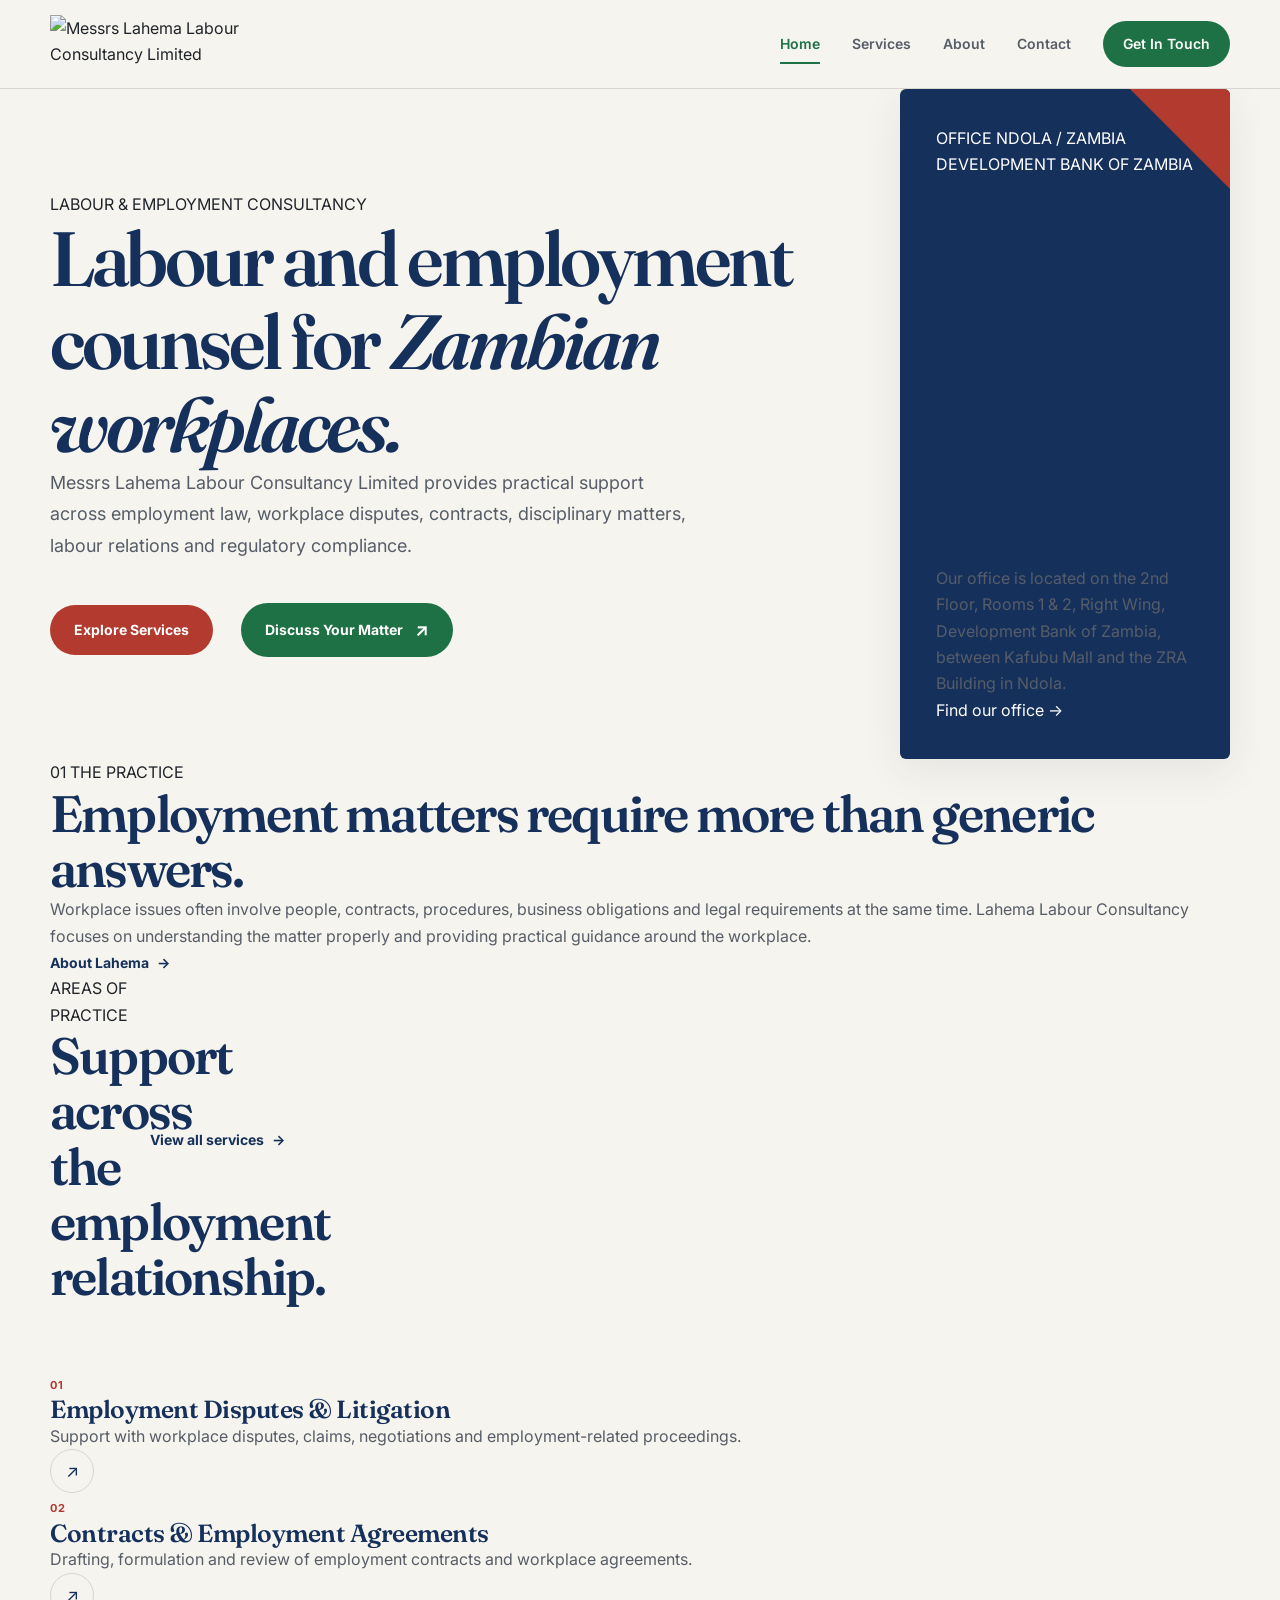
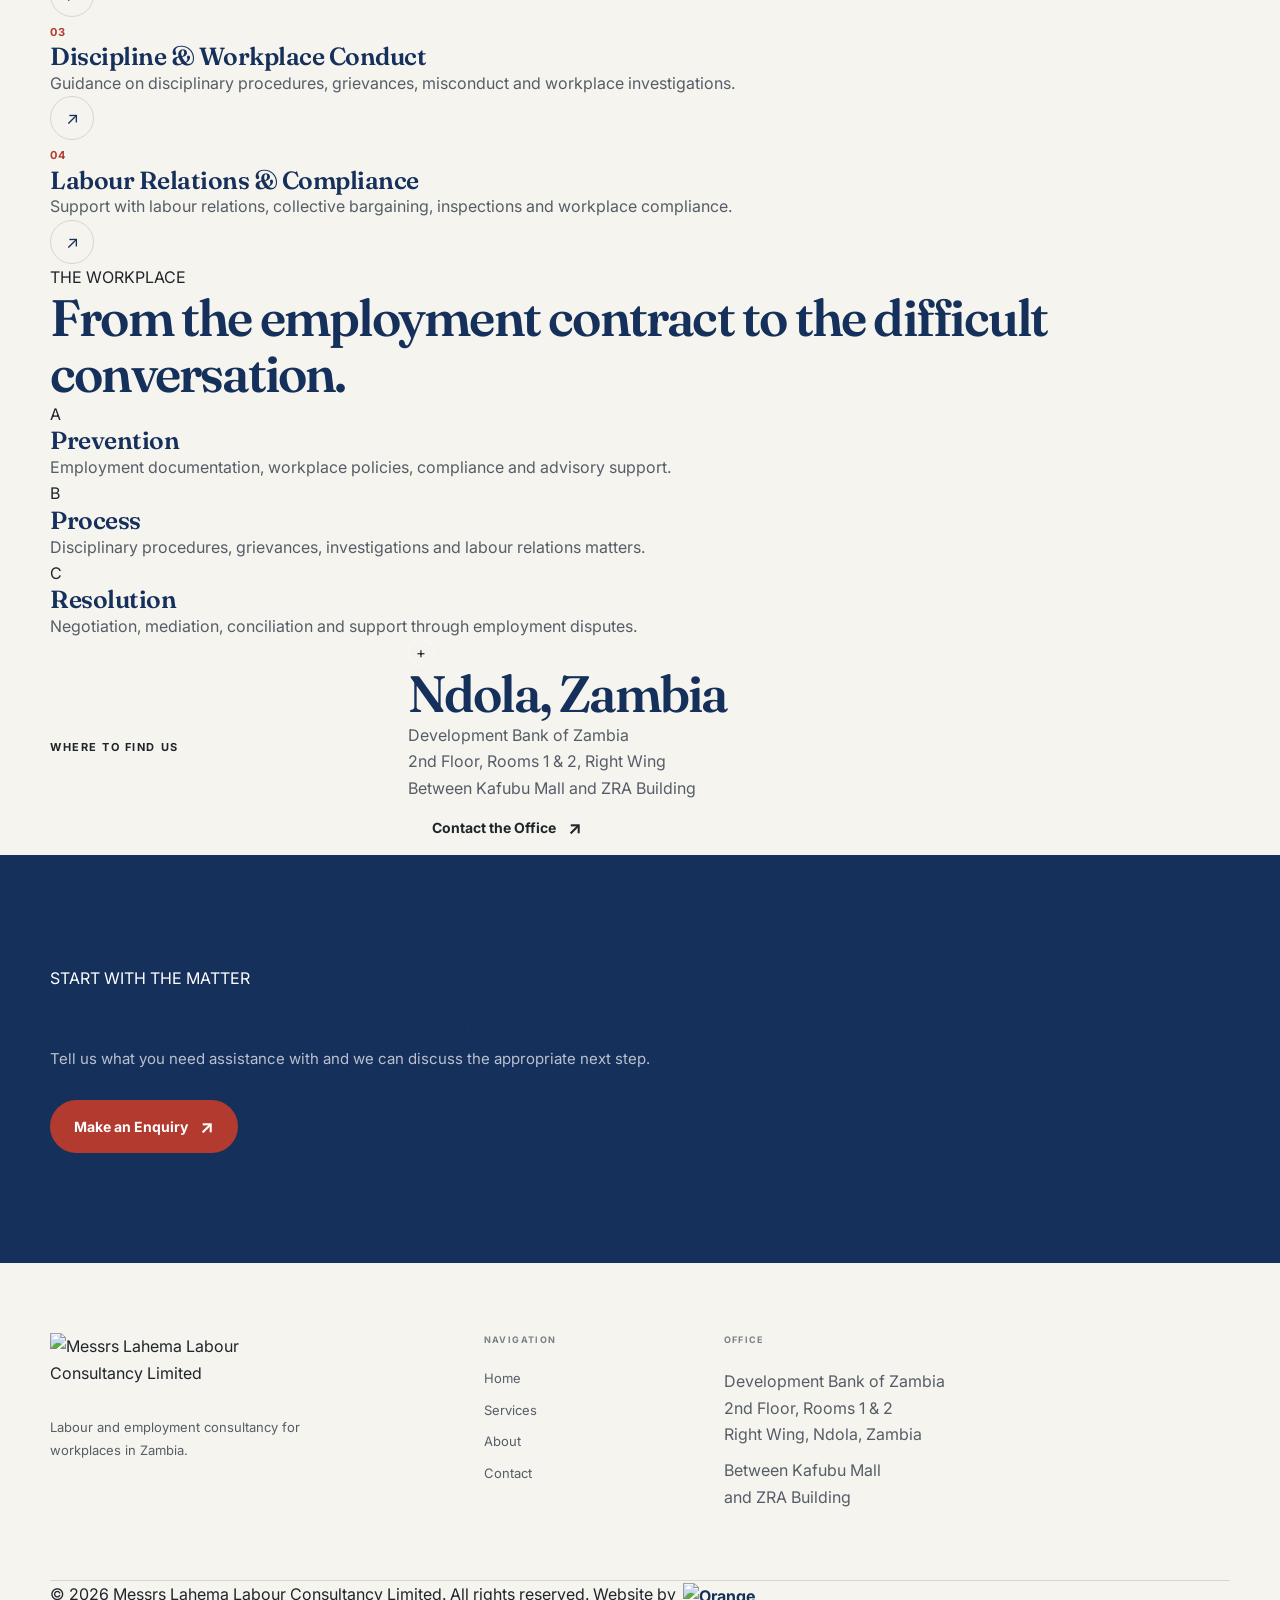
==== index.html @ 66525d5d "Create index.html" ====
<!DOCTYPE html>
<html lang="en-ZM">
<head>
    <meta charset="UTF-8">
    <meta name="viewport" content="width=device-width, initial-scale=1.0">

    <title>Lahema Labour Consultancy Limited | Labour & Employment Consultancy in Ndola</title>

    <meta
        name="description"
        content="Messrs Lahema Labour Consultancy Limited provides labour and employment consultancy services in Ndola, Zambia, including employment disputes, contracts, disciplinary matters, labour relations and workplace compliance."
    >

    <meta name="theme-color" content="#16305C">

    <link rel="preconnect" href="https://fonts.googleapis.com">
    <link rel="preconnect" href="https://fonts.gstatic.com" crossorigin>

    <link
        href="https://fonts.googleapis.com/css2?family=Fraunces:opsz,wght@9..144,500;9..144,600;9..144,700&family=Inter:wght@400;500;600;700&display=swap"
        rel="stylesheet"
    >

    <link rel="icon" href="favicon.svg" type="image/svg+xml">
    <link rel="stylesheet" href="css/style.css">
</head>

<body>

    <!-- =========================
         HEADER
    ========================== -->
    <header class="site-header">
        <div class="container nav-container">

            <a
                class="brand"
                href="index.html"
                aria-label="Messrs Lahema Labour Consultancy Limited - Home"
            >
                <img
                    src="assets/images/lahema-logo.svg"
                    alt="Messrs Lahema Labour Consultancy Limited"
                    class="brand-logo"
                >
            </a>

            <button
                class="menu-toggle"
                type="button"
                aria-label="Open navigation menu"
                aria-expanded="false"
                aria-controls="primary-navigation"
            >
                <span></span>
                <span></span>
                <span></span>
            </button>

            <nav
                class="primary-navigation"
                id="primary-navigation"
                aria-label="Primary navigation"
            >
                <a
                    class="nav-link active"
                    href="index.html"
                    aria-current="page"
                >
                    Home
                </a>

                <a
                    class="nav-link"
                    href="services.html"
                >
                    Services
                </a>

                <a
                    class="nav-link"
                    href="about.html"
                >
                    About
                </a>

                <a
                    class="nav-link"
                    href="contact.html"
                >
                    Contact
                </a>

                <a
                    class="nav-link nav-link-cta"
                    href="contact.html"
                >
                    Get In Touch
                </a>
            </nav>

        </div>
    </header>


    <main>

        <!-- =========================
             HERO
        ========================== -->
        <section class="hero-section">
            <div class="container hero-grid">

                <div class="hero-content" data-reveal>

                    <div class="eyebrow">
                        <span class="eyebrow-line"></span>
                        <span>LABOUR &amp; EMPLOYMENT CONSULTANCY</span>
                    </div>

                    <h1>
                        Labour and employment counsel for
                        <em>Zambian workplaces.</em>
                    </h1>

                    <p class="hero-description">
                        Messrs Lahema Labour Consultancy Limited provides
                        practical support across employment law, workplace
                        disputes, contracts, disciplinary matters, labour
                        relations and regulatory compliance.
                    </p>

                    <div class="hero-actions">
                        <a
                            href="services.html"
                            class="button button-primary"
                        >
                            Explore Services
                        </a>

                        <a
                            href="contact.html"
                            class="button button-secondary"
                        >
                            Discuss Your Matter
                            <span aria-hidden="true">↗</span>
                        </a>
                    </div>

                </div>


                <div class="hero-panel" data-reveal>

                    <div class="panel-label">
                        <span>OFFICE</span>
                        <span>NDOLA / ZAMBIA</span>
                    </div>

                    <div class="panel-divider"></div>

                    <div class="office-marker">
                        <span class="marker-dot"></span>
                        <span>DEVELOPMENT BANK OF ZAMBIA</span>
                    </div>

                    <h2>
                        Practical workplace advice,
                        grounded in the matter at hand.
                    </h2>

                    <p>
                        Our office is located on the 2nd Floor, Rooms 1 &amp; 2,
                        Right Wing, Development Bank of Zambia, between Kafubu
                        Mall and the ZRA Building in Ndola.
                    </p>

                    <a
                        href="contact.html"
                        class="panel-link"
                    >
                        Find our office
                        <span aria-hidden="true">→</span>
                    </a>

                </div>

            </div>
        </section>


        <!-- =========================
             INTRO / POSITIONING
        ========================== -->
        <section class="statement-section">
            <div class="container statement-grid">

                <div class="section-label" data-reveal>
                    <span>01</span>
                    <span>THE PRACTICE</span>
                </div>

                <div class="statement-content" data-reveal>

                    <h2>
                        Employment matters require more than
                        generic answers.
                    </h2>

                    <p>
                        Workplace issues often involve people, contracts,
                        procedures, business obligations and legal
                        requirements at the same time. Lahema Labour
                        Consultancy focuses on understanding the matter
                        properly and providing practical guidance around
                        the workplace.
                    </p>

                    <a
                        href="about.html"
                        class="text-link"
                    >
                        About Lahema
                        <span aria-hidden="true">→</span>
                    </a>

                </div>

            </div>
        </section>


        <!-- =========================
             SERVICES PREVIEW
        ========================== -->
        <section class="services-preview-section">
            <div class="container">

                <div class="section-heading-row" data-reveal>

                    <div>
                        <div class="eyebrow">
                            <span class="eyebrow-line"></span>
                            <span>AREAS OF PRACTICE</span>
                        </div>

                        <h2>
                            Support across the
                            employment relationship.
                        </h2>
                    </div>

                    <a
                        href="services.html"
                        class="text-link"
                    >
                        View all services
                        <span aria-hidden="true">→</span>
                    </a>

                </div>


                <div class="service-preview-list">

                    <a
                        href="services.html#employment-disputes"
                        class="service-preview-item"
                        data-reveal
                    >
                        <span class="service-number">01</span>

                        <div class="service-preview-main">
                            <h3>Employment Disputes &amp; Litigation</h3>
                            <p>
                                Support with workplace disputes, claims,
                                negotiations and employment-related proceedings.
                            </p>
                        </div>

                        <span class="service-arrow" aria-hidden="true">↗</span>
                    </a>


                    <a
                        href="services.html#contracts"
                        class="service-preview-item"
                        data-reveal
                    >
                        <span class="service-number">02</span>

                        <div class="service-preview-main">
                            <h3>Contracts &amp; Employment Agreements</h3>
                            <p>
                                Drafting, formulation and review of employment
                                contracts and workplace agreements.
                            </p>
                        </div>

                        <span class="service-arrow" aria-hidden="true">↗</span>
                    </a>


                    <a
                        href="services.html#discipline"
                        class="service-preview-item"
                        data-reveal
                    >
                        <span class="service-number">03</span>

                        <div class="service-preview-main">
                            <h3>Discipline &amp; Workplace Conduct</h3>
                            <p>
                                Guidance on disciplinary procedures, grievances,
                                misconduct and workplace investigations.
                            </p>
                        </div>

                        <span class="service-arrow" aria-hidden="true">↗</span>
                    </a>


                    <a
                        href="services.html#labour-relations"
                        class="service-preview-item"
                        data-reveal
                    >
                        <span class="service-number">04</span>

                        <div class="service-preview-main">
                            <h3>Labour Relations &amp; Compliance</h3>
                            <p>
                                Support with labour relations, collective
                                bargaining, inspections and workplace compliance.
                            </p>
                        </div>

                        <span class="service-arrow" aria-hidden="true">↗</span>
                    </a>

                </div>

            </div>
        </section>


        <!-- =========================
             SCOPE STRIP
        ========================== -->
        <section class="scope-section">
            <div class="container scope-grid">

                <div class="scope-intro" data-reveal>
                    <span class="scope-kicker">THE WORKPLACE</span>

                    <h2>
                        From the employment contract
                        to the difficult conversation.
                    </h2>
                </div>


                <div class="scope-points">

                    <div class="scope-point" data-reveal>
                        <span class="scope-index">A</span>
                        <div>
                            <h3>Prevention</h3>
                            <p>
                                Employment documentation, workplace policies,
                                compliance and advisory support.
                            </p>
                        </div>
                    </div>


                    <div class="scope-point" data-reveal>
                        <span class="scope-index">B</span>
                        <div>
                            <h3>Process</h3>
                            <p>
                                Disciplinary procedures, grievances,
                                investigations and labour relations matters.
                            </p>
                        </div>
                    </div>


                    <div class="scope-point" data-reveal>
                        <span class="scope-index">C</span>
                        <div>
                            <h3>Resolution</h3>
                            <p>
                                Negotiation, mediation, conciliation and
                                support through employment disputes.
                            </p>
                        </div>
                    </div>

                </div>

            </div>
        </section>


        <!-- =========================
             LOCATION
        ========================== -->
        <section class="location-section">
            <div class="container location-grid">

                <div class="location-label" data-reveal>
                    <span class="eyebrow">
                        <span class="eyebrow-line"></span>
                        <span>WHERE TO FIND US</span>
                    </span>
                </div>


                <div class="location-content" data-reveal>

                    <div class="location-heading">
                        <span class="location-pin" aria-hidden="true">+</span>

                        <h2>
                            Ndola, Zambia
                        </h2>
                    </div>

                    <p>
                        Development Bank of Zambia<br>
                        2nd Floor, Rooms 1 &amp; 2, Right Wing<br>
                        Between Kafubu Mall and ZRA Building
                    </p>

                    <a
                        href="contact.html"
                        class="button button-dark"
                    >
                        Contact the Office
                        <span aria-hidden="true">↗</span>
                    </a>

                </div>

            </div>
        </section>


        <!-- =========================
             CTA
        ========================== -->
        <section class="cta-section">
            <div class="container cta-grid">

                <div data-reveal>
                    <div class="eyebrow eyebrow-light">
                        <span class="eyebrow-line"></span>
                        <span>START WITH THE MATTER</span>
                    </div>

                    <h2>
                        Have a workplace matter
                        that needs attention?
                    </h2>
                </div>


                <div class="cta-action" data-reveal>
                    <p>
                        Tell us what you need assistance with and
                        we can discuss the appropriate next step.
                    </p>

                    <a
                        href="contact.html"
                        class="button button-light"
                    >
                        Make an Enquiry
                        <span aria-hidden="true">↗</span>
                    </a>
                </div>

            </div>
        </section>

    </main>


    <!-- =========================
         FOOTER
    ========================== -->
    <footer class="site-footer">

        <div class="container footer-main">

            <div class="footer-brand">

                <a
                    class="brand brand-footer"
                    href="index.html"
                    aria-label="Messrs Lahema Labour Consultancy Limited - Home"
                >
                    <img
                        src="assets/images/lahema-logo.svg"
                        alt="Messrs Lahema Labour Consultancy Limited"
                        class="brand-logo"
                    >
                </a>

                <p>
                    Labour and employment consultancy
                    for workplaces in Zambia.
                </p>

            </div>


            <div class="footer-column">

                <span class="footer-heading">
                    NAVIGATION
                </span>

                <a href="index.html">Home</a>
                <a href="services.html">Services</a>
                <a href="about.html">About</a>
                <a href="contact.html">Contact</a>

            </div>


            <div class="footer-column">

                <span class="footer-heading">
                    OFFICE
                </span>

                <p>
                    Development Bank of Zambia<br>
                    2nd Floor, Rooms 1 &amp; 2<br>
                    Right Wing, Ndola, Zambia
                </p>

                <p>
                    Between Kafubu Mall<br>
                    and ZRA Building
                </p>

            </div>

        </div>


        <div class="container footer-bottom">

            <span>
                © <span data-current-year></span>
                Messrs Lahema Labour Consultancy Limited.
                All rights reserved.
            </span>


            <span class="footer-credit">
                Website by

                <a
                    href="https://orangecore.xyz"
                    target="_blank"
                    rel="noopener noreferrer"
                    aria-label="Orange Core"
                >
                    <img
                        src="assets/images/orange-core-logo.svg"
                        alt="Orange Core"
                        class="orange-core-logo"
                    >
                </a>
            </span>

        </div>

    </footer>


    <script src="js/main.js"></script>

</body>
</html>
---- css/style.css ----
/* =========================================================
   LAHEMA LABOUR CONSULTANCY
   GLOBAL STYLESHEET
   ========================================================= */

/* =========================================================
   01. DESIGN TOKENS
   ========================================================= */

:root {
    /* Brand */
    --navy: #16305C;
    --navy-dark: #102447;
    --navy-soft: #294570;

    --emerald: #1E7145;
    --emerald-dark: #155536;
    --emerald-soft: #EAF3EE;

    --red: #B23A2F;
    --red-dark: #8E2D25;
    --red-soft: #F6E9E7;

    /* Neutrals */
    --paper: #F6F4EE;
    --paper-light: #FBFAF7;
    --white: #FFFFFF;

    --ink: #20242B;
    --ink-soft: #565D68;
    --ink-muted: #7A8089;

    --line: #D8D6CF;
    --line-dark: #C4C2BB;

    /* Layout */
    --container: 1180px;
    --gutter: 32px;

    /* Shape */
    --radius-sm: 6px;
    --radius-md: 8px;
    --pill: 999px;

    /* Shadows */
    --shadow-soft: 0 12px 40px rgba(22, 48, 92, 0.08);
    --shadow-medium: 0 18px 50px rgba(22, 48, 92, 0.12);

    /* Motion */
    --transition-fast: 180ms ease;
    --transition: 280ms ease;
}


/* =========================================================
   02. RESET
   ========================================================= */

*,
*::before,
*::after {
    box-sizing: border-box;
    margin: 0;
    padding: 0;
}

html {
    scroll-behavior: smooth;
}

body {
    min-height: 100vh;
    background: var(--paper);
    color: var(--ink);
    font-family: "Inter", sans-serif;
    font-size: 16px;
    line-height: 1.65;
    -webkit-font-smoothing: antialiased;
    text-rendering: optimizeLegibility;
}

img,
svg {
    display: block;
    max-width: 100%;
}

button,
input,
textarea,
select {
    font: inherit;
}

button {
    border: 0;
}

a {
    color: inherit;
    text-decoration: none;
}

ul,
ol {
    list-style: none;
}

::selection {
    background: var(--navy);
    color: var(--white);
}


/* =========================================================
   03. GLOBAL TYPOGRAPHY
   ========================================================= */

h1,
h2,
h3,
h4 {
    color: var(--navy);
    font-family: "Fraunces", Georgia, serif;
    font-weight: 600;
    line-height: 1.08;
}

h1 {
    font-size: clamp(3.2rem, 6vw, 5.8rem);
    letter-spacing: -0.045em;
}

h2 {
    font-size: clamp(2.4rem, 4vw, 4rem);
    letter-spacing: -0.035em;
}

h3 {
    font-size: 1.55rem;
    letter-spacing: -0.02em;
}

p {
    color: var(--ink-soft);
}

.accent-text {
    color: var(--red);
}


/* =========================================================
   04. CONTAINER
   ========================================================= */

.container {
    width: min(
        calc(100% - (var(--gutter) * 2)),
        var(--container)
    );
    margin-inline: auto;
}


/* =========================================================
   05. ACCESSIBILITY
   ========================================================= */

.skip-link {
    position: fixed;
    top: -100px;
    left: 20px;
    z-index: 9999;

    padding: 10px 16px;
    border-radius: var(--pill);

    background: var(--navy);
    color: var(--white);

    font-size: 14px;
    font-weight: 600;

    transition: top var(--transition-fast);
}

.skip-link:focus {
    top: 20px;
}

:focus-visible {
    outline: 3px solid rgba(178, 58, 47, 0.4);
    outline-offset: 4px;
}


/* =========================================================
   06. HEADER
   ========================================================= */

.site-header {
    position: relative;
    z-index: 100;

    background: var(--paper);
    border-bottom: 1px solid var(--line);

    transition:
        background var(--transition),
        box-shadow var(--transition),
        border-color var(--transition);
}

.site-header.is-scrolled {
    box-shadow: 0 8px 30px rgba(22, 48, 92, 0.07);
    border-bottom-color: var(--line-dark);
}

.nav-container {
    min-height: 88px;

    display: flex;
    align-items: center;
    justify-content: space-between;

    gap: 40px;
}


/* =========================================================
   BRAND
   ========================================================= */

.brand {
    display: inline-flex;
    align-items: center;
    gap: 12px;

    flex-shrink: 0;
}

.brand-logo {
    display: block;

    width: auto;
    height: 58px;
    max-width: 220px;

    object-fit: contain;
}


/* Legacy text-brand support */

.brand-mark {
    width: 42px;
    height: 42px;

    display: grid;
    place-items: center;

    background: var(--navy);
    color: var(--white);

    font-family: "Fraunces", Georgia, serif;
    font-size: 23px;
    font-weight: 600;

    border-radius: 2px;

    position: relative;
}

.brand-mark::after {
    content: "";

    position: absolute;
    right: -5px;
    bottom: -5px;

    width: 12px;
    height: 12px;

    background: var(--red);
}

.brand-text {
    display: flex;
    flex-direction: column;
    gap: 1px;
}

.brand-text strong {
    color: var(--navy);

    font-family: "Inter", sans-serif;
    font-size: 15px;
    font-weight: 700;

    letter-spacing: 0.11em;
    line-height: 1;
}

.brand-text small {
    color: var(--ink-muted);

    font-size: 8px;
    font-weight: 600;

    letter-spacing: 0.12em;
    line-height: 1.2;
}


/* =========================================================
   NAVIGATION
   ========================================================= */

.primary-navigation {
    display: flex;
    align-items: center;
    gap: 32px;
}

.nav-link {
    position: relative;

    padding: 8px 0;

    color: var(--ink-soft);

    font-size: 14px;
    font-weight: 600;

    transition:
        color var(--transition-fast);
}

.nav-link:hover {
    color: var(--navy);
}

.nav-link.active {
    color: var(--emerald);
}

.nav-link.active::after {
    content: "";

    position: absolute;
    left: 0;
    right: 0;
    bottom: 0;

    height: 2px;

    background: var(--emerald);
}

.nav-link-cta {
    padding: 11px 20px;

    border-radius: var(--pill);

    background: var(--emerald);
    color: var(--white);
}

.nav-link-cta:hover {
    background: var(--navy);
    color: var(--white);
}

.nav-link-cta::after {
    display: none;
}


/* =========================================================
   MOBILE MENU BUTTON
   ========================================================= */

.menu-toggle {
    display: none;

    width: 44px;
    height: 44px;

    align-items: center;
    justify-content: center;

    flex-direction: column;
    gap: 5px;

    background: transparent;

    cursor: pointer;
}

.menu-toggle span {
    width: 22px;
    height: 2px;

    background: var(--navy);

    transition:
        transform var(--transition-fast),
        opacity var(--transition-fast);
}

.menu-toggle.is-open span:nth-child(1) {
    transform: translateY(7px) rotate(45deg);
}

.menu-toggle.is-open span:nth-child(2) {
    opacity: 0;
}

.menu-toggle.is-open span:nth-child(3) {
    transform: translateY(-7px) rotate(-45deg);
}


/* =========================================================
   07. SECTION KICKER
   ========================================================= */

.section-kicker {
    display: flex;
    align-items: center;
    gap: 10px;

    margin-bottom: 18px;

    color: var(--emerald);

    font-size: 11px;
    font-weight: 700;

    letter-spacing: 0.15em;
    line-height: 1.3;
}

.kicker-line {
    width: 28px;
    height: 1px;

    background: var(--emerald);
}

.kicker-separator {
    color: var(--ink-muted);
    margin-inline: 3px;
}


/* =========================================================
   08. HERO
   ========================================================= */

.hero {
    position: relative;
    overflow: hidden;

    padding: 110px 0 120px;

    border-bottom: 1px solid var(--line);
}

.hero::before {
    content: "";

    position: absolute;
    top: 0;
    right: 0;

    width: 32%;
    height: 100%;

    background:
        linear-gradient(
            90deg,
            transparent,
            rgba(22, 48, 92, 0.035)
        );

    pointer-events: none;
}

.hero-grid {
    position: relative;
    z-index: 1;

    display: grid;

    grid-template-columns:
        minmax(0, 1.4fr)
        minmax(320px, 0.6fr);

    gap: 80px;

    align-items: center;
}

.hero-content {
    max-width: 820px;
}

.hero-content .section-kicker {
    margin-bottom: 28px;
}

.hero h1 {
    max-width: 820px;
    margin-bottom: 30px;
}

.hero-description {
    max-width: 650px;

    font-size: 18px;
    line-height: 1.75;
}

.hero-actions {
    display: flex;
    align-items: center;
    flex-wrap: wrap;

    gap: 28px;
    margin-top: 42px;
}


/* =========================================================
   BUTTONS
   ========================================================= */

.button {
    display: inline-flex;
    align-items: center;
    justify-content: center;

    gap: 12px;

    min-height: 50px;
    padding: 12px 24px;

    border-radius: var(--pill);

    font-size: 14px;
    font-weight: 700;

    transition:
        background var(--transition-fast),
        color var(--transition-fast),
        transform var(--transition-fast),
        box-shadow var(--transition-fast);
}

.button span {
    font-size: 18px;

    transition:
        transform var(--transition-fast);
}

.button:hover {
    transform: translateY(-2px);
}

.button:hover span {
    transform: translateX(3px);
}

.button-primary {
    background: var(--red);
    color: var(--white);
}

.button-primary:hover {
    background: var(--navy);

    box-shadow:
        0 8px 24px rgba(22, 48, 92, 0.18);
}

.button-secondary {
    background: var(--emerald);
    color: var(--white);
}

.button-secondary:hover {
    background: var(--navy);

    box-shadow:
        0 8px 24px rgba(22, 48, 92, 0.18);
}

.text-link,
.arrow-link,
.desktop-link {
    display: inline-flex;
    align-items: center;

    gap: 8px;

    color: var(--navy);

    font-size: 14px;
    font-weight: 700;

    transition:
        color var(--transition-fast);
}

.text-link span,
.arrow-link span,
.desktop-link span {
    transition:
        transform var(--transition-fast);
}

.text-link:hover,
.arrow-link:hover,
.desktop-link:hover {
    color: var(--red);
}

.text-link:hover span,
.arrow-link:hover span,
.desktop-link:hover span {
    transform: translateX(4px);
}


/* =========================================================
   HERO PANEL
   ========================================================= */

.hero-panel {
    position: relative;

    min-height: 430px;
    padding: 36px;

    display: flex;
    flex-direction: column;
    justify-content: space-between;

    background: var(--navy);
    color: var(--white);

    border-radius: var(--radius-sm);

    overflow: hidden;

    box-shadow: var(--shadow-soft);
}

.hero-panel::before {
    content: "";

    position: absolute;
    top: 0;
    right: 0;

    width: 100px;
    height: 100px;

    background: var(--red);

    clip-path:
        polygon(
            100% 0,
            100% 100%,
            0 0
        );
}

.docket-label {
    position: relative;
    z-index: 1;

    color: rgba(255, 255, 255, 0.65);

    font-size: 10px;
    font-weight: 700;

    letter-spacing: 0.15em;
}

.hero-panel-number {
    position: absolute;

    top: 26px;
    right: 28px;

    color: rgba(255, 255, 255, 0.8);

    font-size: 11px;
    font-weight: 700;

    letter-spacing: 0.08em;
}

.hero-panel-rule {
    width: 100%;
    height: 1px;

    margin-top: 30px;

    background: rgba(255, 255, 255, 0.18);
}

.office-details {
    position: relative;
    z-index: 1;

    margin-top: auto;
    margin-bottom: auto;
}

.office-label {
    display: block;

    margin-bottom: 15px;

    color: #8BC9A8;

    font-size: 11px;
    font-weight: 700;

    letter-spacing: 0.14em;
}

.office-details h2 {
    margin-bottom: 16px;

    color: var(--white);

    font-size: 29px;
    line-height: 1.15;
}

.office-details p {
    color: rgba(255, 255, 255, 0.78);

    font-size: 14px;
    line-height: 1.7;
}

.office-details .office-landmark {
    margin-top: 14px;

    color: rgba(255, 255, 255, 0.55);

    font-size: 12px;
}

.panel-footer {
    position: relative;
    z-index: 1;

    display: flex;
    justify-content: space-between;

    padding-top: 20px;

    border-top:
        1px solid rgba(255, 255, 255, 0.16);

    color: rgba(255, 255, 255, 0.55);

    font-size: 10px;
    font-weight: 700;

    letter-spacing: 0.13em;
}

.status-dot {
    display: inline-block;

    width: 6px;
    height: 6px;

    margin-right: 5px;

    border-radius: 50%;

    background: #7CC99B;
}


/* =========================================================
   09. INTRO SECTION
   ========================================================= */

.intro-section {
    padding: 110px 0;

    background: var(--paper-light);

    border-bottom: 1px solid var(--line);
}

.section-heading-row {
    display: grid;

    grid-template-columns:
        80px
        minmax(0, 1fr);

    gap: 20px;

    margin-bottom: 65px;
}

.section-index {
    padding-top: 5px;

    color: var(--red);

    font-size: 11px;
    font-weight: 700;

    letter-spacing: 0.12em;
}

.section-heading-row .section-kicker {
    margin-bottom: 14px;
}

.section-heading-row h2 {
    max-width: 720px;
}

.intro-grid {
    display: grid;

    grid-template-columns:
        minmax(0, 0.9fr)
        minmax(0, 1.1fr);

    gap: 100px;

    padding-top: 45px;

    border-top: 1px solid var(--line);
}

.intro-statement p {
    max-width: 520px;

    color: var(--navy);

    font-family: "Fraunces", Georgia, serif;

    font-size: 29px;
    line-height: 1.3;
}

.intro-copy {
    max-width: 620px;
}

.intro-copy p {
    margin-bottom: 28px;

    font-size: 16px;
}


/* =========================================================
   10. SERVICES PREVIEW
   ========================================================= */

.services-preview {
    padding: 110px 0;

    background: var(--paper);

    border-bottom: 1px solid var(--line);
}

.section-header-inline {
    display: flex;

    align-items: flex-end;
    justify-content: space-between;

    gap: 30px;

    margin-bottom: 55px;
}

.section-header-inline .section-kicker {
    margin-bottom: 12px;
}

.section-header-inline h2 {
    font-size: clamp(2.5rem, 4vw, 3.6rem);
}

.service-list {
    border-top: 1px solid var(--navy);
}

.service-row {
    display: grid;

    grid-template-columns:
        80px
        minmax(0, 1fr)
        60px;

    gap: 30px;

    align-items: center;

    min-height: 180px;

    padding: 30px 0;

    border-bottom: 1px solid var(--line);

    transition:
        padding var(--transition),
        background var(--transition);
}

.service-row:hover {
    padding-left: 18px;
    padding-right: 18px;

    background: rgba(255, 255, 255, 0.45);
}

.service-number {
    align-self: start;

    padding-top: 4px;

    color: var(--red);

    font-size: 11px;
    font-weight: 700;

    letter-spacing: 0.1em;
}

.service-content {
    max-width: 720px;
}

.service-content h3 {
    margin-bottom: 10px;
}

.service-content p {
    max-width: 670px;

    font-size: 14px;
    line-height: 1.7;
}

.service-arrow {
    width: 44px;
    height: 44px;

    display: grid;
    place-items: center;

    border: 1px solid var(--line);
    border-radius: 50%;

    color: var(--navy);

    font-size: 17px;

    transition:
        background var(--transition-fast),
        color var(--transition-fast),
        border-color var(--transition-fast),
        transform var(--transition-fast);
}

.service-row:hover .service-arrow {
    background: var(--navy);

    border-color: var(--navy);

    color: var(--white);

    transform: translate(2px, -2px);
}

.mobile-services-link {
    display: none;

    margin-top: 30px;
}


/* =========================================================
   11. FOCUS SECTION
   ========================================================= */

.focus-section {
    padding: 110px 0;

    background: var(--paper-light);

    border-bottom: 1px solid var(--line);
}

.focus-grid {
    display: grid;

    grid-template-columns:
        minmax(0, 1fr)
        minmax(0, 1fr);

    gap: 100px;

    align-items: center;
}


/* =========================================================
   VISUAL DOCKET
   ========================================================= */

.focus-visual {
    min-height: 460px;

    display: flex;
    align-items: center;
    justify-content: center;

    padding: 40px;

    background: var(--navy);

    border-radius: var(--radius-sm);

    overflow: hidden;

    position: relative;
}

.focus-visual::before {
    content: "";

    position: absolute;
    inset: 20px;

    border:
        1px solid rgba(255, 255, 255, 0.14);

    pointer-events: none;
}

.visual-docket {
    width: 100%;

    position: relative;
    z-index: 1;
}

.visual-topline {
    margin-bottom: 65px;

    color: rgba(255, 255, 255, 0.6);

    font-size: 10px;
    font-weight: 700;

    letter-spacing: 0.18em;
}

.visual-large-text {
    color: var(--white);

    font-family: "Fraunces", Georgia, serif;

    font-size: clamp(3rem, 6vw, 5.5rem);

    font-weight: 600;

    line-height: 0.9;

    letter-spacing: -0.05em;
}

.visual-outline {
    margin-left: 35px;

    color: transparent;

    -webkit-text-stroke:
        1px rgba(255, 255, 255, 0.45);
}

.visual-bottom {
    display: flex;

    justify-content: space-between;

    gap: 20px;

    margin-top: 80px;

    padding-top: 18px;

    border-top:
        1px solid rgba(255, 255, 255, 0.2);

    color: rgba(255, 255, 255, 0.55);

    font-size: 9px;
    font-weight: 700;

    letter-spacing: 0.12em;
}


/* =========================================================
   FOCUS CONTENT
   ========================================================= */

.focus-content {
    max-width: 550px;
}

.focus-content h2 {
    margin-bottom: 28px;
}

.focus-content p {
    margin-bottom: 18px;

    font-size: 16px;
    line-height: 1.75;
}

.focus-content .button {
    margin-top: 18px;
}


/* =========================================================
   12. LOCATION STRIP
   ========================================================= */

.location-strip {
    background: var(--emerald);

    color: var(--white);
}

.location-grid {
    min-height: 120px;

    display: grid;

    grid-template-columns:
        0.65fr
        1.6fr
        auto;

    align-items: center;

    gap: 40px;
}

.location-label {
    display: flex;

    align-items: center;

    gap: 12px;

    font-size: 11px;
    font-weight: 700;

    letter-spacing: 0.14em;
}

.location-pin {
    width: 27px;
    height: 27px;

    display: grid;
    place-items: center;

    border:
        1px solid rgba(255, 255, 255, 0.4);

    border-radius: 50%;

    font-size: 15px;
}

.location-address {
    display: flex;

    flex-direction: column;

    gap: 2px;
}

.location-address strong {
    color: var(--white);

    font-size: 15px;
}

.location-address span {
    color: rgba(255, 255, 255, 0.72);

    font-size: 12px;
}

.location-link {
    display: inline-flex;

    align-items: center;

    gap: 8px;

    padding: 10px 17px;

    border:
        1px solid rgba(255, 255, 255, 0.35);

    border-radius: var(--pill);

    color: var(--white);

    font-size: 12px;
    font-weight: 700;

    transition:
        background var(--transition-fast),
        color var(--transition-fast);
}

.location-link:hover {
    background: var(--white);

    color: var(--emerald);
}


/* =========================================================
   13. CTA SECTION
   ========================================================= */

.cta-section {
    padding: 110px 0;

    background: var(--navy);

    color: var(--white);
}

.cta-container {
    display: grid;

    grid-template-columns:
        70px
        minmax(0, 1fr)
        minmax(280px, 0.55fr);

    gap: 35px;

    align-items: center;
}

.cta-marker {
    align-self: start;

    color: rgba(255, 255, 255, 0.5);

    font-size: 11px;
    font-weight: 700;

    letter-spacing: 0.12em;
}

.cta-content .section-kicker {
    color: #8BC9A8;
}

.cta-content h2 {
    color: var(--white);

    font-size: clamp(3rem, 5vw, 5rem);
}

.cta-content h2 span {
    color: var(--red);
}

.cta-action p {
    margin-bottom: 28px;

    color: rgba(255, 255, 255, 0.7);

    font-size: 15px;
    line-height: 1.7;
}

.cta-action .button {
    background: var(--red);
}

.cta-action .button:hover {
    background: var(--white);

    color: var(--navy);
}


/* =========================================================
   14. FOOTER
   ========================================================= */

.site-footer {
    background: var(--paper);

    color: var(--ink);
}

.footer-main {
    display: grid;

    grid-template-columns:
        1.5fr
        0.7fr
        1fr
        0.8fr;

    gap: 70px;

    padding-top: 70px;
    padding-bottom: 70px;
}

.brand-footer {
    margin-bottom: 25px;
}

.footer-brand p {
    max-width: 300px;

    font-size: 13px;
    line-height: 1.7;
}

.footer-column {
    display: flex;

    flex-direction: column;
    align-items: flex-start;

    gap: 10px;
}

.footer-heading {
    margin-bottom: 10px;

    color: var(--ink-muted);

    font-size: 9px;
    font-weight: 700;

    letter-spacing: 0.15em;
}

.footer-column a {
    color: var(--ink-soft);

    font-size: 13px;

    transition:
        color var(--transition-fast);
}

.footer-column a:hover {
    color: var(--red);
}

.footer-office p,
.footer-status p {
    color: var(--ink-soft);

    font-size: 12px;
    line-height: 1.7;
}

.footer-country {
    margin-top: 10px;

    color: var(--emerald);

    font-size: 9px;
    font-weight: 700;

    letter-spacing: 0.15em;
}


/* =========================================================
   ORANGE CORE CREDIT
   ========================================================= */

.footer-bottom {
    border-top: 1px solid var(--line);
}

.footer-bottom-inner {
    min-height: 70px;

    display: flex;

    align-items: center;
    justify-content: space-between;

    gap: 20px;

    color: var(--ink-muted);

    font-size: 10px;
}

.footer-credit {
    display: inline-flex;

    align-items: center;

    gap: 7px;
}

.footer-credit a {
    display: inline-flex;
    align-items: center;

    color: var(--navy);
    font-weight: 700;

    transition:
        opacity var(--transition-fast),
        transform var(--transition-fast);
}

.footer-credit a:hover {
    opacity: 0.78;
    transform: translateY(-1px);
}

.orange-core-logo {
    width: auto;
    height: 22px;
    max-width: 110px;

    object-fit: contain;
}


/* =========================================================
   15. RESPONSIVE — TABLET
   ========================================================= */

@media (max-width: 1000px) {

    :root {
        --gutter: 24px;
    }

    .hero {
        padding: 85px 0 90px;
    }

    .hero-grid {
        grid-template-columns: 1fr;
        gap: 60px;
    }

    .hero-panel {
        min-height: 350px;
    }

    .intro-section,
    .services-preview,
    .focus-section {
        padding: 90px 0;
    }

    .intro-grid {
        gap: 60px;
    }

    .focus-grid {
        gap: 60px;
    }

    .location-grid {
        grid-template-columns:
            1fr
            auto;

        padding-top: 25px;
        padding-bottom: 25px;
    }

    .location-label {
        grid-column: 1 / -1;
    }

    .footer-main {
        grid-template-columns:
            1.2fr
            0.8fr
            1fr;

        gap: 45px;
    }

    .footer-status {
        display: none;
    }
}


/* =========================================================
   16. RESPONSIVE — MOBILE NAV
   ========================================================= */

@media (max-width: 760px) {

    :root {
        --gutter: 20px;
    }

    .nav-container {
        min-height: 76px;
    }

    .brand-logo {
        height: 52px;
        max-width: 200px;
    }

    .menu-toggle {
        display: flex;
    }

    .primary-navigation {
        position: absolute;

        top: 100%;
        left: 0;
        right: 0;

        display: none;

        flex-direction: column;
        align-items: stretch;

        gap: 0;

        padding: 12px 20px 20px;

        background: var(--paper);

        border-bottom: 1px solid var(--line);

        box-shadow:
            0 15px 30px rgba(22, 48, 92, 0.08);
    }

    .primary-navigation.is-open {
        display: flex;
    }

    .nav-link {
        padding: 14px 0;

        border-bottom: 1px solid var(--line);

        font-size: 14px;
    }

    .nav-link:last-child {
        border-bottom: 0;
    }

    .nav-link.active::after {
        display: none;
    }

    .nav-link-cta {
        margin-top: 10px;

        padding: 13px 18px;

        text-align: center;

        border-bottom: 0;
    }


    /* HERO */

    .hero {
        padding: 70px 0 75px;
    }

    .hero-content .section-kicker {
        align-items: flex-start;

        font-size: 9px;
    }

    .hero h1 {
        font-size:
            clamp(
                2.8rem,
                13vw,
                4.2rem
            );

        margin-bottom: 24px;
    }

    .hero-description {
        font-size: 16px;
    }

    .hero-actions {
        align-items: flex-start;

        flex-direction: column;

        gap: 20px;

        margin-top: 32px;
    }

    .hero-panel {
        min-height: 360px;

        padding: 28px;
    }


    /* INTRO */

    .intro-section,
    .services-preview,
    .focus-section {
        padding: 75px 0;
    }

    .section-heading-row {
        grid-template-columns:
            45px
            minmax(0, 1fr);

        gap: 10px;

        margin-bottom: 45px;
    }

    .section-heading-row h2 {
        font-size: 2.5rem;
    }

    .intro-grid {
        grid-template-columns: 1fr;

        gap: 35px;

        padding-top: 30px;
    }

    .intro-statement p {
        font-size: 25px;
    }


    /* SERVICES */

    .section-header-inline {
        align-items: flex-start;

        flex-direction: column;

        margin-bottom: 40px;
    }

    .desktop-link {
        display: none;
    }

    .service-row {
        grid-template-columns:
            40px
            minmax(0, 1fr)
            40px;

        gap: 12px;

        min-height: 0;

        padding: 28px 0;
    }

    .service-row:hover {
        padding-left: 10px;
        padding-right: 10px;
    }

    .service-content h3 {
        font-size: 1.3rem;
    }

    .service-content p {
        font-size: 13px;
    }

    .service-arrow {
        width: 36px;
        height: 36px;
    }

    .mobile-services-link {
        display: block;
    }


    /* FOCUS */

    .focus-grid {
        grid-template-columns: 1fr;

        gap: 50px;
    }

    .focus-visual {
        min-height: 350px;

        padding: 30px;
    }

    .visual-topline {
        margin-bottom: 50px;
    }

    .visual-bottom {
        margin-top: 60px;
    }

    .focus-content h2 {
        font-size: 2.8rem;
    }


    /* LOCATION */

    .location-grid {
        grid-template-columns: 1fr;

        gap: 18px;

        padding-top: 28px;
        padding-bottom: 28px;
    }

    .location-label {
        grid-column: auto;
    }

    .location-link {
        width: fit-content;
    }


    /* CTA */

    .cta-section {
        padding: 75px 0;
    }

    .cta-container {
        grid-template-columns: 1fr;

        gap: 20px;
    }

    .cta-content h2 {
        font-size: 3rem;
    }

    .cta-action {
        margin-top: 15px;
    }


    /* FOOTER */

    .footer-main {
        grid-template-columns:
            1fr
            1fr;

        gap: 45px 30px;

        padding-top: 55px;
        padding-bottom: 55px;
    }

    .footer-brand {
        grid-column: 1 / -1;
    }

    .footer-bottom-inner {
        min-height: 100px;

        align-items: flex-start;
        justify-content: center;

        flex-direction: column;

        padding-top: 20px;
        padding-bottom: 20px;
    }
}


/* =========================================================
   17. RESPONSIVE — SMALL MOBILE
   ========================================================= */

@media (max-width: 480px) {

    .brand-logo {
        height: 48px;
        max-width: 180px;
    }

    .brand-text small {
        font-size: 7px;
    }

    .brand-mark {
        width: 38px;
        height: 38px;
    }

    .hero h1 {
        font-size: 2.75rem;
    }

    .hero-panel {
        min-height: 390px;
    }

    .section-heading-row h2 {
        font-size: 2.25rem;
    }

    .service-row {
        grid-template-columns:
            32px
            minmax(0, 1fr)
            34px;
    }

    .service-number {
        font-size: 9px;
    }

    .service-content h3 {
        font-size: 1.18rem;
    }

    .service-arrow {
        width: 32px;
        height: 32px;

        font-size: 14px;
    }

    .visual-large-text {
        font-size: 3.2rem;
    }

    .visual-outline {
        margin-left: 18px;
    }

    .visual-bottom {
        gap: 10px;

        font-size: 7px;
    }

    .cta-content h2 {
        font-size: 2.6rem;
    }

    .footer-main {
        grid-template-columns: 1fr;
    }

    .footer-brand {
        grid-column: auto;
    }

    .orange-core-logo {
        height: 20px;
        max-width: 100px;
    }
}


/* =========================================================
   18. REDUCED MOTION
   ========================================================= */

@media (prefers-reduced-motion: reduce) {

    html {
        scroll-behavior: auto;
    }

    *,
    *::before,
    *::after {
        animation-duration: 0.01ms !important;
        animation-iteration-count: 1 !important;
        transition-duration: 0.01ms !important;
    }
}
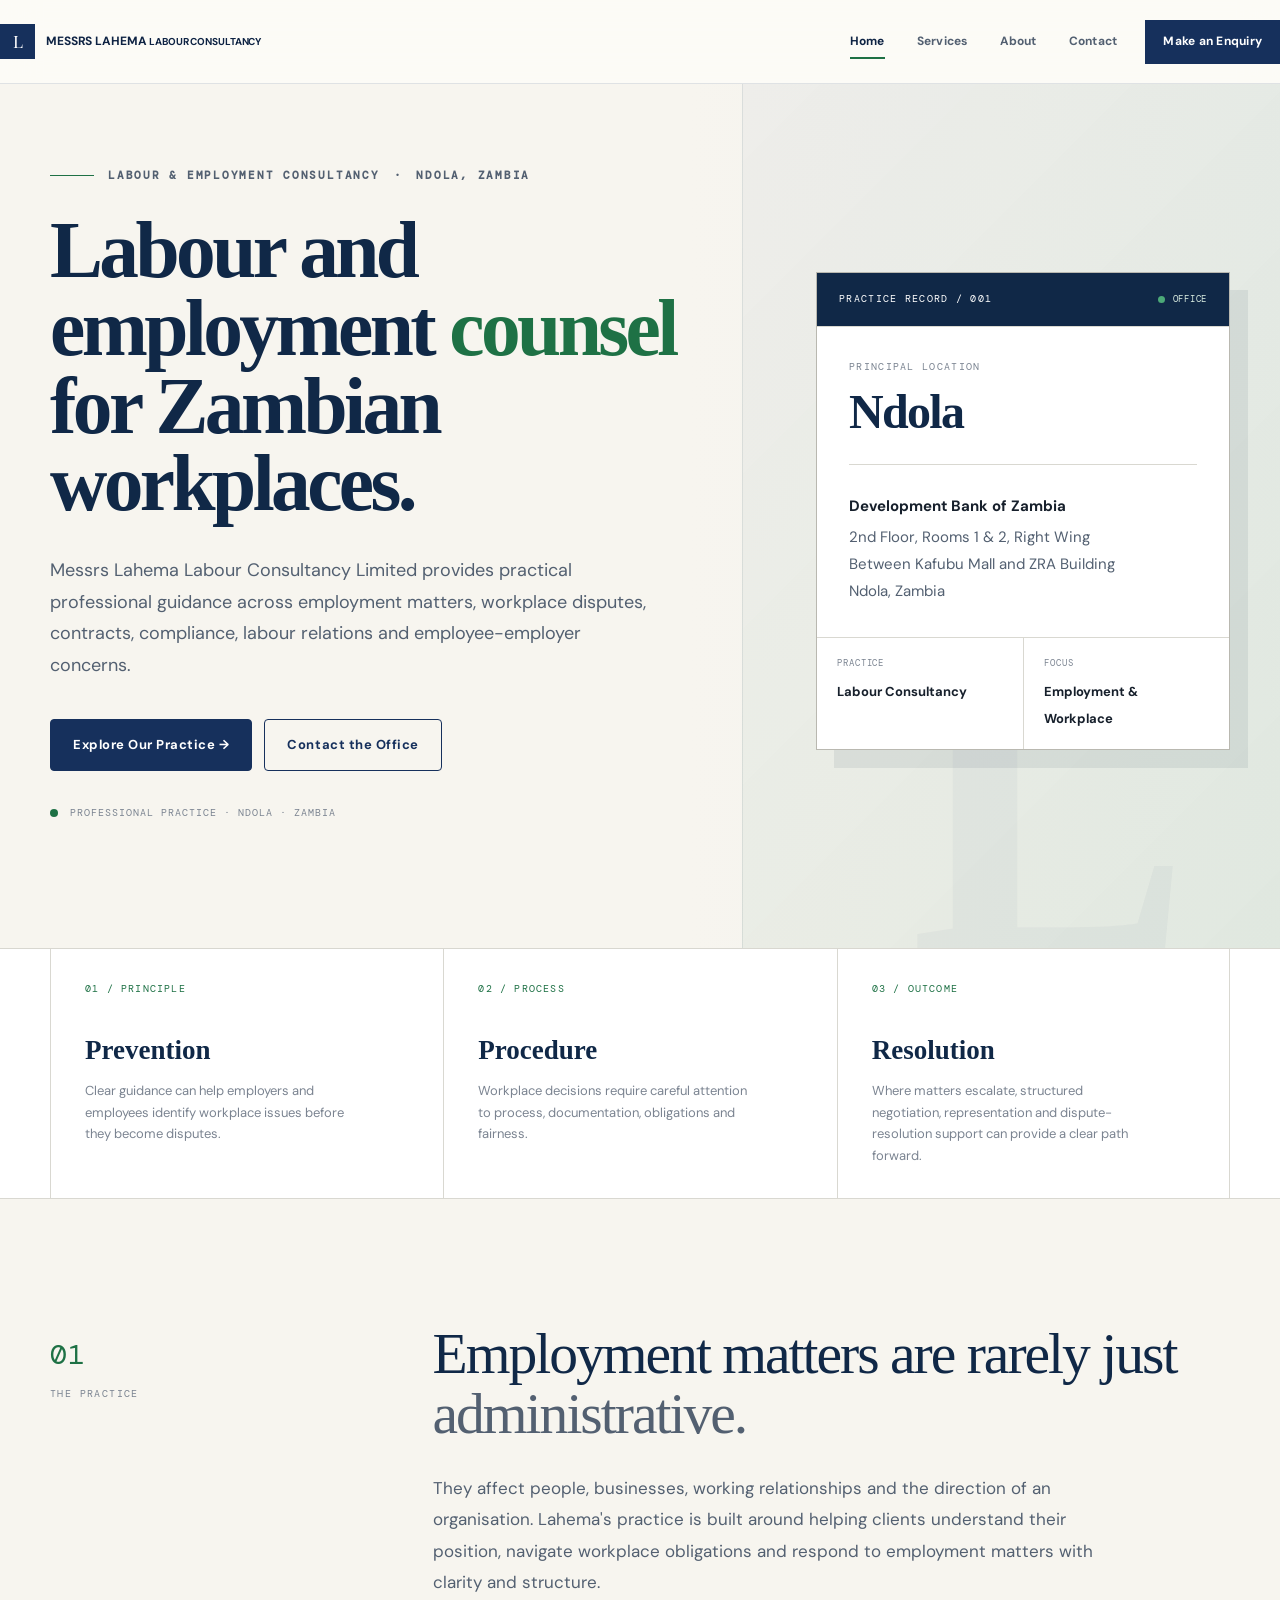
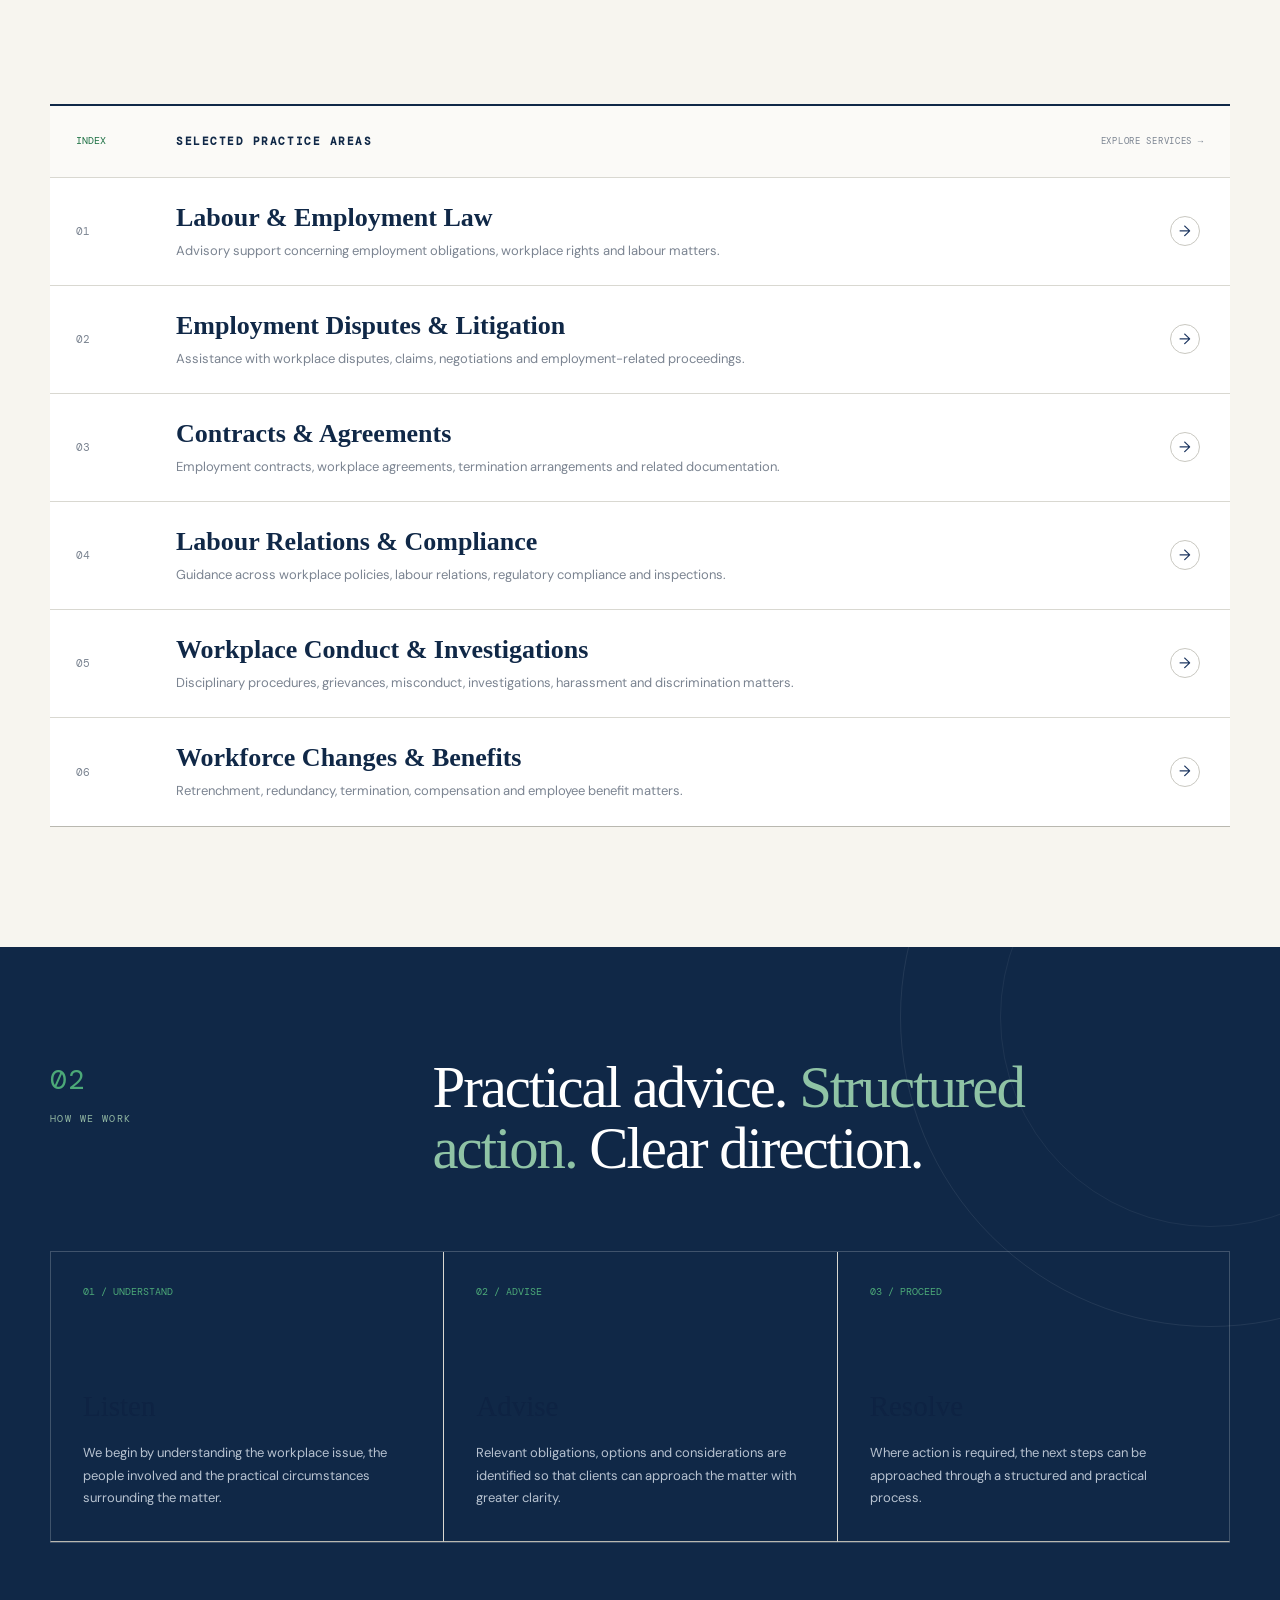
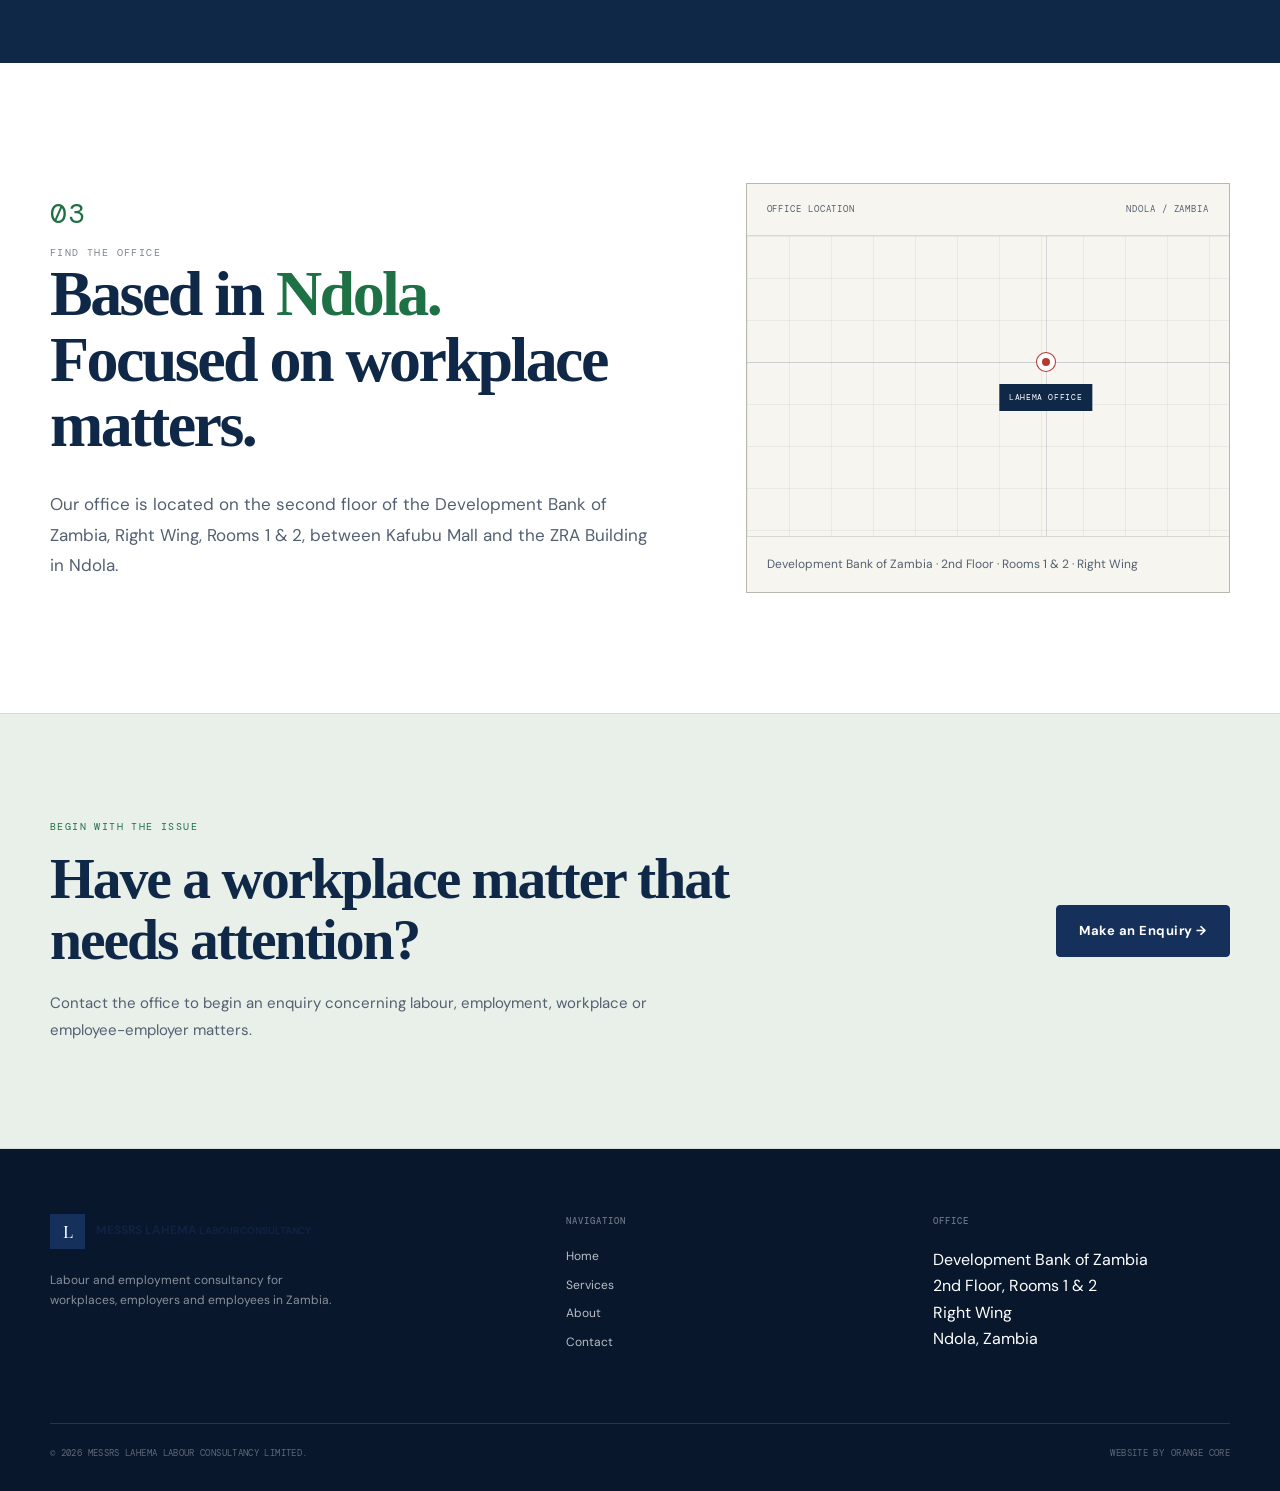
==== commit c58095c6: "Update index.html" ====
--- a/index.html
+++ b/index.html
@@ -1,58 +1,1054 @@
 <!DOCTYPE html>
-<html lang="en-ZM">
+<html lang="en">
 <head>
     <meta charset="UTF-8">
     <meta name="viewport" content="width=device-width, initial-scale=1.0">
 
-    <title>Lahema Labour Consultancy Limited | Labour & Employment Consultancy in Ndola</title>
+    <title>Messrs Lahema Labour Consultancy Limited | Labour & Employment Consultancy | Ndola, Zambia</title>
 
     <meta
         name="description"
-        content="Messrs Lahema Labour Consultancy Limited provides labour and employment consultancy services in Ndola, Zambia, including employment disputes, contracts, disciplinary matters, labour relations and workplace compliance."
+        content="Messrs Lahema Labour Consultancy Limited provides labour and employment consultancy services in Ndola, Zambia, covering employment law, workplace disputes, contracts, compliance, labour relations and workplace advisory."
     >
 
-    <meta name="theme-color" content="#16305C">
-
-    <link rel="preconnect" href="https://fonts.googleapis.com">
-    <link rel="preconnect" href="https://fonts.gstatic.com" crossorigin>
-
-    <link
-        href="https://fonts.googleapis.com/css2?family=Fraunces:opsz,wght@9..144,500;9..144,600;9..144,700&family=Inter:wght@400;500;600;700&display=swap"
-        rel="stylesheet"
-    >
+    <meta name="theme-color" content="#102847">
 
     <link rel="icon" href="favicon.svg" type="image/svg+xml">
     <link rel="stylesheet" href="css/style.css">
+
+    <!--
+        PAGE-SPECIFIC VISUAL SYSTEM
+        This stylesheet intentionally lives on the homepage.
+        Shared components belong in css/style.css;
+        homepage composition belongs here.
+    -->
+    <style>
+        /* =========================================================
+           HOMEPAGE FOUNDATION
+           ========================================================= */
+
+        .home-page {
+            background: #f7f5ef;
+            color: #17202c;
+            overflow-x: hidden;
+        }
+
+        .home-page section {
+            position: relative;
+        }
+
+        .home-container {
+            width: min(1180px, calc(100% - 56px));
+            margin: 0 auto;
+        }
+
+
+        /* =========================================================
+           HERO
+           ========================================================= */
+
+        .home-hero {
+            background:
+                linear-gradient(
+                    90deg,
+                    rgba(247,245,239,1) 0%,
+                    rgba(247,245,239,0.98) 54%,
+                    rgba(239,241,236,1) 100%
+                );
+            border-bottom: 1px solid #d8d7d0;
+            min-height: 720px;
+            display: flex;
+            align-items: center;
+            overflow: hidden;
+        }
+
+        .home-hero::before {
+            content: "";
+            position: absolute;
+            top: 0;
+            right: 0;
+            width: 42%;
+            height: 100%;
+            background:
+                linear-gradient(
+                    135deg,
+                    rgba(22,48,92,0.035),
+                    rgba(30,113,69,0.07)
+                );
+            border-left: 1px solid rgba(22,48,92,0.08);
+        }
+
+        .home-hero::after {
+            content: "L";
+            position: absolute;
+            right: 7%;
+            bottom: -70px;
+            font-family: Georgia, "Times New Roman", serif;
+            font-size: 420px;
+            line-height: 1;
+            font-weight: 700;
+            color: rgba(22,48,92,0.035);
+            pointer-events: none;
+        }
+
+        .home-hero-inner {
+            position: relative;
+            z-index: 2;
+            display: grid;
+            grid-template-columns: minmax(0, 1.25fr) minmax(360px, 0.75fr);
+            gap: 76px;
+            align-items: center;
+            padding: 82px 0 92px;
+        }
+
+        .hero-copy {
+            max-width: 700px;
+        }
+
+        .hero-index {
+            display: flex;
+            align-items: center;
+            gap: 14px;
+            margin-bottom: 28px;
+            font-family: "DM Mono", monospace;
+            font-size: 11px;
+            font-weight: 600;
+            letter-spacing: 0.16em;
+            text-transform: uppercase;
+            color: #536071;
+        }
+
+        .hero-index-line {
+            width: 44px;
+            height: 1px;
+            background: #1e7145;
+        }
+
+        .hero-title {
+            margin: 0;
+            max-width: 720px;
+            font-family: Georgia, "Times New Roman", serif;
+            font-size: clamp(54px, 6.2vw, 88px);
+            line-height: 0.98;
+            letter-spacing: -0.045em;
+            font-weight: 600;
+            color: #102847;
+        }
+
+        .hero-title em {
+            color: #1e7145;
+            font-style: normal;
+        }
+
+        .hero-description {
+            max-width: 600px;
+            margin: 32px 0 0;
+            font-size: 18px;
+            line-height: 1.75;
+            color: #536071;
+        }
+
+        .hero-actions {
+            display: flex;
+            flex-wrap: wrap;
+            gap: 12px;
+            margin-top: 38px;
+        }
+
+        .home-button {
+            display: inline-flex;
+            align-items: center;
+            justify-content: center;
+            min-height: 52px;
+            padding: 0 22px;
+            border: 1px solid #16305c;
+            border-radius: 4px;
+            background: #16305c;
+            color: #ffffff;
+            text-decoration: none;
+            font-size: 13px;
+            font-weight: 700;
+            letter-spacing: 0.04em;
+            transition:
+                transform 180ms ease,
+                background 180ms ease,
+                color 180ms ease;
+        }
+
+        .home-button:hover {
+            transform: translateY(-2px);
+            background: #102847;
+        }
+
+        .home-button.secondary {
+            background: transparent;
+            color: #16305c;
+        }
+
+        .home-button.secondary:hover {
+            background: #16305c;
+            color: #ffffff;
+        }
+
+        .hero-caption {
+            display: flex;
+            align-items: center;
+            gap: 12px;
+            margin-top: 34px;
+            font-family: "DM Mono", monospace;
+            font-size: 10px;
+            line-height: 1.6;
+            letter-spacing: 0.1em;
+            text-transform: uppercase;
+            color: #7b8491;
+        }
+
+        .hero-caption-mark {
+            width: 8px;
+            height: 8px;
+            border-radius: 50%;
+            background: #1e7145;
+        }
+
+
+        /* =========================================================
+           OFFICE RECORD
+           ========================================================= */
+
+        .office-record {
+            position: relative;
+            z-index: 3;
+            border: 1px solid #b9b8b0;
+            background: #ffffff;
+            box-shadow: 18px 18px 0 rgba(16,40,71,0.08);
+        }
+
+        .office-record-header {
+            min-height: 54px;
+            padding: 0 22px;
+            display: flex;
+            align-items: center;
+            justify-content: space-between;
+            border-bottom: 1px solid #d9d8d1;
+            background: #102847;
+            color: #ffffff;
+        }
+
+        .office-record-label {
+            font-family: "DM Mono", monospace;
+            font-size: 10px;
+            letter-spacing: 0.13em;
+            text-transform: uppercase;
+        }
+
+        .office-record-status {
+            display: inline-flex;
+            align-items: center;
+            gap: 8px;
+            font-family: "DM Mono", monospace;
+            font-size: 9px;
+            letter-spacing: 0.08em;
+            text-transform: uppercase;
+            color: #dcefe3;
+        }
+
+        .office-record-status::before {
+            content: "";
+            width: 7px;
+            height: 7px;
+            border-radius: 50%;
+            background: #4ca978;
+        }
+
+        .office-record-body {
+            padding: 32px;
+        }
+
+        .office-record-kicker {
+            margin: 0 0 12px;
+            font-family: "DM Mono", monospace;
+            font-size: 10px;
+            letter-spacing: 0.13em;
+            text-transform: uppercase;
+            color: #7b8491;
+        }
+
+        .office-record-city {
+            margin: 0;
+            font-family: Georgia, "Times New Roman", serif;
+            font-size: 48px;
+            line-height: 1;
+            letter-spacing: -0.035em;
+            color: #102847;
+        }
+
+        .office-record-rule {
+            width: 100%;
+            height: 1px;
+            margin: 28px 0;
+            background: #d9d8d1;
+        }
+
+        .office-record-address {
+            margin: 0;
+            font-size: 15px;
+            line-height: 1.8;
+            color: #536071;
+        }
+
+        .office-record-address strong {
+            display: block;
+            margin-bottom: 4px;
+            color: #17202c;
+            font-weight: 700;
+        }
+
+        .office-record-footer {
+            display: grid;
+            grid-template-columns: 1fr 1fr;
+            border-top: 1px solid #d9d8d1;
+        }
+
+        .record-meta {
+            min-height: 82px;
+            padding: 18px 20px;
+        }
+
+        .record-meta + .record-meta {
+            border-left: 1px solid #d9d8d1;
+        }
+
+        .record-meta-label {
+            display: block;
+            margin-bottom: 8px;
+            font-family: "DM Mono", monospace;
+            font-size: 9px;
+            letter-spacing: 0.1em;
+            text-transform: uppercase;
+            color: #7b8491;
+        }
+
+        .record-meta-value {
+            font-size: 13px;
+            line-height: 1.5;
+            color: #17202c;
+            font-weight: 700;
+        }
+
+
+        /* =========================================================
+           PRACTICE SIGNAL
+           ========================================================= */
+
+        .practice-signal {
+            background: #ffffff;
+            border-bottom: 1px solid #d9d8d1;
+        }
+
+        .practice-signal-grid {
+            display: grid;
+            grid-template-columns: repeat(3, 1fr);
+        }
+
+        .practice-signal-item {
+            min-height: 170px;
+            padding: 32px 34px;
+            border-left: 1px solid #d9d8d1;
+        }
+
+        .practice-signal-item:last-child {
+            border-right: 1px solid #d9d8d1;
+        }
+
+        .signal-number {
+            display: block;
+            margin-bottom: 30px;
+            font-family: "DM Mono", monospace;
+            font-size: 10px;
+            letter-spacing: 0.12em;
+            color: #1e7145;
+        }
+
+        .signal-title {
+            margin: 0 0 8px;
+            font-family: Georgia, "Times New Roman", serif;
+            font-size: 27px;
+            color: #102847;
+        }
+
+        .signal-text {
+            margin: 0;
+            max-width: 280px;
+            font-size: 13px;
+            line-height: 1.65;
+            color: #7b8491;
+        }
+
+
+        /* =========================================================
+           PRACTICE INTRO
+           ========================================================= */
+
+        .practice-intro {
+            padding: 125px 0 105px;
+            background: #f7f5ef;
+        }
+
+        .practice-intro-grid {
+            display: grid;
+            grid-template-columns: 0.55fr 1.45fr;
+            gap: 80px;
+        }
+
+        .section-index {
+            padding-top: 8px;
+            font-family: "DM Mono", monospace;
+            font-size: 10px;
+            letter-spacing: 0.14em;
+            text-transform: uppercase;
+            color: #7b8491;
+        }
+
+        .section-index strong {
+            display: block;
+            margin-bottom: 8px;
+            font-size: 28px;
+            font-weight: 400;
+            color: #1e7145;
+        }
+
+        .practice-intro-heading {
+            max-width: 780px;
+            margin: 0;
+            font-family: Georgia, "Times New Roman", serif;
+            font-size: clamp(38px, 4.5vw, 65px);
+            line-height: 1.05;
+            letter-spacing: -0.035em;
+            font-weight: 500;
+            color: #102847;
+        }
+
+        .practice-intro-heading span {
+            color: #536071;
+        }
+
+        .practice-intro-copy {
+            max-width: 670px;
+            margin: 28px 0 0;
+            font-size: 17px;
+            line-height: 1.85;
+            color: #536071;
+        }
+
+
+        /* =========================================================
+           DIRECTORY
+           ========================================================= */
+
+        .directory-section {
+            padding: 0 0 120px;
+            background: #f7f5ef;
+        }
+
+        .directory-frame {
+            border-top: 2px solid #102847;
+            border-bottom: 1px solid #b9b8b0;
+            background: #ffffff;
+        }
+
+        .directory-heading {
+            display: grid;
+            grid-template-columns: 100px 1fr auto;
+            align-items: center;
+            min-height: 72px;
+            padding: 0 26px;
+            border-bottom: 1px solid #d9d8d1;
+            background: #fbfaf7;
+        }
+
+        .directory-heading-number {
+            font-family: "DM Mono", monospace;
+            font-size: 10px;
+            color: #1e7145;
+        }
+
+        .directory-heading-title {
+            margin: 0;
+            font-family: "DM Mono", monospace;
+            font-size: 11px;
+            letter-spacing: 0.14em;
+            text-transform: uppercase;
+            color: #102847;
+        }
+
+        .directory-heading-meta {
+            font-family: "DM Mono", monospace;
+            font-size: 9px;
+            letter-spacing: 0.08em;
+            text-transform: uppercase;
+            color: #7b8491;
+        }
+
+        .directory-row {
+            display: grid;
+            grid-template-columns: 100px minmax(0, 1fr) 34px;
+            gap: 0;
+            align-items: center;
+            min-height: 108px;
+            padding: 0 26px;
+            border-bottom: 1px solid #d9d8d1;
+            text-decoration: none;
+            color: inherit;
+            transition:
+                background 180ms ease,
+                padding 180ms ease;
+        }
+
+        .directory-row:last-child {
+            border-bottom: 0;
+        }
+
+        .directory-row:hover {
+            padding-left: 32px;
+            background: #f3f6f2;
+        }
+
+        .directory-number {
+            font-family: "DM Mono", monospace;
+            font-size: 11px;
+            color: #7b8491;
+        }
+
+        .directory-content {
+            padding-right: 30px;
+        }
+
+        .directory-title {
+            margin: 0;
+            font-family: Georgia, "Times New Roman", serif;
+            font-size: 26px;
+            line-height: 1.2;
+            color: #102847;
+        }
+
+        .directory-description {
+            margin: 8px 0 0;
+            font-size: 13px;
+            line-height: 1.55;
+            color: #7b8491;
+        }
+
+        .directory-arrow {
+            width: 30px;
+            height: 30px;
+            display: flex;
+            align-items: center;
+            justify-content: center;
+            border: 1px solid #c9c8c1;
+            border-radius: 50%;
+            font-size: 15px;
+            color: #16305c;
+            transition:
+                transform 180ms ease,
+                background 180ms ease,
+                color 180ms ease;
+        }
+
+        .directory-row:hover .directory-arrow {
+            transform: translateX(3px);
+            background: #16305c;
+            color: #ffffff;
+        }
+
+
+        /* =========================================================
+           APPROACH / DARK SECTION
+           ========================================================= */
+
+        .approach-section {
+            padding: 110px 0 120px;
+            background: #102847;
+            color: #ffffff;
+            overflow: hidden;
+        }
+
+        .approach-section::before {
+            content: "";
+            position: absolute;
+            width: 620px;
+            height: 620px;
+            right: -240px;
+            top: -240px;
+            border: 1px solid rgba(255,255,255,0.08);
+            border-radius: 50%;
+        }
+
+        .approach-section::after {
+            content: "";
+            position: absolute;
+            width: 420px;
+            height: 420px;
+            right: -140px;
+            top: -140px;
+            border: 1px solid rgba(255,255,255,0.06);
+            border-radius: 50%;
+        }
+
+        .approach-header {
+            display: grid;
+            grid-template-columns: 0.55fr 1.45fr;
+            gap: 80px;
+            margin-bottom: 72px;
+        }
+
+        .dark-index {
+            font-family: "DM Mono", monospace;
+            font-size: 10px;
+            letter-spacing: 0.14em;
+            text-transform: uppercase;
+            color: #92b7a2;
+        }
+
+        .dark-index strong {
+            display: block;
+            margin-bottom: 8px;
+            font-size: 28px;
+            font-weight: 400;
+            color: #4ca978;
+        }
+
+        .approach-heading {
+            max-width: 700px;
+            margin: 0;
+            font-family: Georgia, "Times New Roman", serif;
+            font-size: clamp(40px, 4.6vw, 66px);
+            line-height: 1.04;
+            letter-spacing: -0.035em;
+            font-weight: 500;
+        }
+
+        .approach-heading em {
+            color: #8fc3a5;
+            font-style: normal;
+        }
+
+        .approach-grid {
+            display: grid;
+            grid-template-columns: repeat(3, 1fr);
+            border-top: 1px solid rgba(255,255,255,0.2);
+            border-bottom: 1px solid rgba(255,255,255,0.2);
+        }
+
+        .approach-card {
+            min-height: 270px;
+            padding: 32px;
+            border-left: 1px solid rgba(255,255,255,0.2);
+        }
+
+        .approach-card:last-child {
+            border-right: 1px solid rgba(255,255,255,0.2);
+        }
+
+        .approach-card-number {
+            display: block;
+            margin-bottom: 82px;
+            font-family: "DM Mono", monospace;
+            font-size: 10px;
+            color: #4ca978;
+        }
+
+        .approach-card h3 {
+            margin: 0 0 12px;
+            font-family: Georgia, "Times New Roman", serif;
+            font-size: 29px;
+            font-weight: 500;
+        }
+
+        .approach-card p {
+            margin: 0;
+            font-size: 13px;
+            line-height: 1.7;
+            color: #b7c2d0;
+        }
+
+
+        /* =========================================================
+           OFFICE SECTION
+           ========================================================= */
+
+        .office-section {
+            padding: 120px 0;
+            background: #ffffff;
+        }
+
+        .office-section-grid {
+            display: grid;
+            grid-template-columns: 1fr 0.8fr;
+            gap: 90px;
+            align-items: start;
+        }
+
+        .office-heading {
+            max-width: 700px;
+            margin: 0;
+            font-family: Georgia, "Times New Roman", serif;
+            font-size: clamp(42px, 5vw, 70px);
+            line-height: 1.02;
+            letter-spacing: -0.04em;
+            color: #102847;
+        }
+
+        .office-heading span {
+            color: #1e7145;
+        }
+
+        .office-address-large {
+            max-width: 600px;
+            margin: 32px 0 0;
+            font-size: 17px;
+            line-height: 1.8;
+            color: #536071;
+        }
+
+        .office-map-card {
+            border: 1px solid #b9b8b0;
+            background: #f7f5ef;
+        }
+
+        .office-map-top {
+            display: flex;
+            align-items: center;
+            justify-content: space-between;
+            min-height: 52px;
+            padding: 0 20px;
+            border-bottom: 1px solid #d9d8d1;
+            font-family: "DM Mono", monospace;
+            font-size: 9px;
+            letter-spacing: 0.1em;
+            text-transform: uppercase;
+            color: #536071;
+        }
+
+        .office-map-grid {
+            position: relative;
+            min-height: 300px;
+            padding: 28px;
+            background-image:
+                linear-gradient(rgba(22,48,92,0.06) 1px, transparent 1px),
+                linear-gradient(90deg, rgba(22,48,92,0.06) 1px, transparent 1px);
+            background-size: 42px 42px;
+        }
+
+        .office-map-grid::before,
+        .office-map-grid::after {
+            content: "";
+            position: absolute;
+            background: #16305c;
+            opacity: 0.14;
+        }
+
+        .office-map-grid::before {
+            width: 1px;
+            height: 100%;
+            left: 62%;
+            top: 0;
+        }
+
+        .office-map-grid::after {
+            height: 1px;
+            width: 100%;
+            left: 0;
+            top: 42%;
+        }
+
+        .map-marker {
+            position: absolute;
+            top: 42%;
+            left: 62%;
+            width: 18px;
+            height: 18px;
+            transform: translate(-50%, -50%);
+            border: 5px solid #ffffff;
+            border-radius: 50%;
+            background: #b23a2f;
+            box-shadow: 0 0 0 1px #b23a2f;
+            z-index: 2;
+        }
+
+        .map-label {
+            position: absolute;
+            top: calc(42% + 22px);
+            left: 62%;
+            transform: translateX(-50%);
+            padding: 7px 10px;
+            background: #102847;
+            color: #ffffff;
+            font-family: "DM Mono", monospace;
+            font-size: 8px;
+            letter-spacing: 0.08em;
+            text-transform: uppercase;
+            white-space: nowrap;
+        }
+
+        .office-map-bottom {
+            padding: 18px 20px;
+            border-top: 1px solid #d9d8d1;
+            font-size: 12px;
+            line-height: 1.6;
+            color: #536071;
+        }
+
+
+        /* =========================================================
+           FINAL CTA
+           ========================================================= */
+
+        .home-cta {
+            padding: 105px 0;
+            background: #e9efe9;
+            border-top: 1px solid #d3ddd5;
+            border-bottom: 1px solid #d3ddd5;
+        }
+
+        .home-cta-inner {
+            display: grid;
+            grid-template-columns: 1fr auto;
+            gap: 60px;
+            align-items: center;
+        }
+
+        .cta-kicker {
+            margin-bottom: 14px;
+            font-family: "DM Mono", monospace;
+            font-size: 10px;
+            letter-spacing: 0.14em;
+            text-transform: uppercase;
+            color: #1e7145;
+        }
+
+        .cta-heading {
+            max-width: 760px;
+            margin: 0;
+            font-family: Georgia, "Times New Roman", serif;
+            font-size: clamp(38px, 4.5vw, 62px);
+            line-height: 1.05;
+            letter-spacing: -0.035em;
+            color: #102847;
+        }
+
+        .cta-copy {
+            max-width: 650px;
+            margin: 20px 0 0;
+            font-size: 15px;
+            line-height: 1.75;
+            color: #536071;
+        }
+
+
+        /* =========================================================
+           RESPONSIVE
+           ========================================================= */
+
+        @media (max-width: 1000px) {
+
+            .home-hero-inner {
+                grid-template-columns: 1fr;
+                gap: 55px;
+            }
+
+            .home-hero {
+                min-height: auto;
+            }
+
+            .office-record {
+                max-width: 650px;
+            }
+
+            .practice-intro-grid,
+            .approach-header {
+                grid-template-columns: 1fr;
+                gap: 35px;
+            }
+
+            .office-section-grid {
+                grid-template-columns: 1fr;
+                gap: 55px;
+            }
+        }
+
+        @media (max-width: 760px) {
+
+            .home-container {
+                width: min(100% - 36px, 1180px);
+            }
+
+            .home-hero-inner {
+                padding: 62px 0 70px;
+            }
+
+            .hero-title {
+                font-size: clamp(48px, 14vw, 72px);
+            }
+
+            .hero-description {
+                font-size: 16px;
+            }
+
+            .practice-signal-grid,
+            .approach-grid {
+                grid-template-columns: 1fr;
+            }
+
+            .practice-signal-item,
+            .approach-card {
+                border-left: 0;
+                border-right: 0 !important;
+                border-bottom: 1px solid #d9d8d1;
+            }
+
+            .practice-signal-item:last-child,
+            .approach-card:last-child {
+                border-bottom: 0;
+            }
+
+            .approach-card {
+                min-height: 220px;
+            }
+
+            .approach-card-number {
+                margin-bottom: 55px;
+            }
+
+            .practice-intro {
+                padding: 85px 0 75px;
+            }
+
+            .directory-heading {
+                grid-template-columns: 55px 1fr;
+            }
+
+            .directory-heading-meta {
+                display: none;
+            }
+
+            .directory-row {
+                grid-template-columns: 55px minmax(0, 1fr) 30px;
+                min-height: 125px;
+                padding: 20px 16px;
+            }
+
+            .directory-title {
+                font-size: 22px;
+            }
+
+            .directory-description {
+                max-width: 520px;
+            }
+
+            .office-section {
+                padding: 85px 0;
+            }
+
+            .home-cta {
+                padding: 80px 0;
+            }
+
+            .home-cta-inner {
+                grid-template-columns: 1fr;
+                gap: 32px;
+            }
+        }
+
+        @media (max-width: 480px) {
+
+            .home-container {
+                width: min(100% - 28px, 1180px);
+            }
+
+            .hero-actions {
+                flex-direction: column;
+                align-items: stretch;
+            }
+
+            .home-button {
+                width: 100%;
+            }
+
+            .office-record-body {
+                padding: 24px;
+            }
+
+            .office-record-city {
+                font-size: 40px;
+            }
+
+            .office-record-footer {
+                grid-template-columns: 1fr;
+            }
+
+            .record-meta + .record-meta {
+                border-left: 0;
+                border-top: 1px solid #d9d8d1;
+            }
+
+            .directory-heading {
+                padding: 0 16px;
+            }
+
+            .directory-row {
+                grid-template-columns: 42px minmax(0, 1fr) 28px;
+            }
+
+            .directory-content {
+                padding-right: 12px;
+            }
+
+            .directory-title {
+                font-size: 20px;
+            }
+
+            .directory-description {
+                font-size: 12px;
+            }
+
+            .directory-arrow {
+                width: 27px;
+                height: 27px;
+            }
+        }
+    </style>
 </head>
 
-<body>
-
-    <!-- =========================
+<body class="home-page">
+
+    <!-- =========================================================
          HEADER
-    ========================== -->
+         ========================================================== -->
+
     <header class="site-header">
-        <div class="container nav-container">
-
-            <a
-                class="brand"
-                href="index.html"
-                aria-label="Messrs Lahema Labour Consultancy Limited - Home"
-            >
-                <img
-                    src="assets/images/lahema-logo.svg"
-                    alt="Messrs Lahema Labour Consultancy Limited"
-                    class="brand-logo"
-                >
+        <div class="nav-container">
+
+            <a class="brand" href="index.html" aria-label="Messrs Lahema Labour Consultancy Limited home">
+
+                <!-- Replace this fallback with the supplied Lahema logo when assets are added -->
+                <div class="brand-fallback">
+                    <span class="brand-fallback-mark">L</span>
+
+                    <span class="brand-fallback-text">
+                        Messrs Lahema
+                        <small>Labour Consultancy</small>
+                    </span>
+                </div>
+
             </a>
 
             <button
                 class="menu-toggle"
                 type="button"
-                aria-label="Open navigation menu"
                 aria-expanded="false"
                 aria-controls="primary-navigation"
+                aria-label="Open navigation menu"
             >
-                <span></span>
                 <span></span>
                 <span></span>
             </button>
@@ -62,40 +1058,24 @@
                 id="primary-navigation"
                 aria-label="Primary navigation"
             >
-                <a
-                    class="nav-link active"
-                    href="index.html"
-                    aria-current="page"
-                >
+                <a class="nav-link active" aria-current="page" href="index.html">
                     Home
                 </a>
 
-                <a
-                    class="nav-link"
-                    href="services.html"
-                >
+                <a class="nav-link" href="services.html">
                     Services
                 </a>
 
-                <a
-                    class="nav-link"
-                    href="about.html"
-                >
+                <a class="nav-link" href="about.html">
                     About
                 </a>
 
-                <a
-                    class="nav-link"
-                    href="contact.html"
-                >
+                <a class="nav-link" href="contact.html">
                     Contact
                 </a>
 
-                <a
-                    class="nav-link nav-link-cta"
-                    href="contact.html"
-                >
-                    Get In Touch
+                <a class="nav-link nav-link-cta" href="contact.html">
+                    Make an Enquiry
                 </a>
             </nav>
 
@@ -105,412 +1085,621 @@
 
     <main>
 
-        <!-- =========================
+        <!-- =====================================================
              HERO
-        ========================== -->
-        <section class="hero-section">
-            <div class="container hero-grid">
-
-                <div class="hero-content" data-reveal>
-
-                    <div class="eyebrow">
-                        <span class="eyebrow-line"></span>
-                        <span>LABOUR &amp; EMPLOYMENT CONSULTANCY</span>
+             ====================================================== -->
+
+        <section class="home-hero">
+
+            <div class="home-container home-hero-inner">
+
+                <div class="hero-copy">
+
+                    <div class="hero-index">
+                        <span class="hero-index-line"></span>
+                        <span>Labour & Employment Consultancy</span>
+                        <span>·</span>
+                        <span>Ndola, Zambia</span>
                     </div>
 
-                    <h1>
-                        Labour and employment counsel for
-                        <em>Zambian workplaces.</em>
+                    <h1 class="hero-title">
+                        Labour and employment
+                        <em>counsel</em> for Zambian workplaces.
                     </h1>
 
                     <p class="hero-description">
                         Messrs Lahema Labour Consultancy Limited provides
-                        practical support across employment law, workplace
-                        disputes, contracts, disciplinary matters, labour
-                        relations and regulatory compliance.
+                        practical professional guidance across employment
+                        matters, workplace disputes, contracts, compliance,
+                        labour relations and employee-employer concerns.
                     </p>
 
                     <div class="hero-actions">
-                        <a
-                            href="services.html"
-                            class="button button-primary"
-                        >
-                            Explore Services
+                        <a class="home-button" href="services.html">
+                            Explore Our Practice
+                            <span aria-hidden="true">&nbsp;→</span>
                         </a>
 
-                        <a
-                            href="contact.html"
-                            class="button button-secondary"
-                        >
-                            Discuss Your Matter
-                            <span aria-hidden="true">↗</span>
+                        <a class="home-button secondary" href="contact.html">
+                            Contact the Office
                         </a>
                     </div>
 
+                    <div class="hero-caption">
+                        <span class="hero-caption-mark"></span>
+                        <span>Professional practice · Ndola · Zambia</span>
+                    </div>
+
                 </div>
 
 
-                <div class="hero-panel" data-reveal>
-
-                    <div class="panel-label">
-                        <span>OFFICE</span>
-                        <span>NDOLA / ZAMBIA</span>
+                <!-- OFFICE RECORD -->
+
+                <aside class="office-record" aria-label="Lahema office record">
+
+                    <div class="office-record-header">
+                        <span class="office-record-label">
+                            Practice Record / 001
+                        </span>
+
+                        <span class="office-record-status">
+                            Office
+                        </span>
                     </div>
 
-                    <div class="panel-divider"></div>
-
-                    <div class="office-marker">
-                        <span class="marker-dot"></span>
-                        <span>DEVELOPMENT BANK OF ZAMBIA</span>
+                    <div class="office-record-body">
+
+                        <p class="office-record-kicker">
+                            Principal location
+                        </p>
+
+                        <h2 class="office-record-city">
+                            Ndola
+                        </h2>
+
+                        <div class="office-record-rule"></div>
+
+                        <p class="office-record-address">
+                            <strong>Development Bank of Zambia</strong>
+                            2nd Floor, Rooms 1 &amp; 2, Right Wing<br>
+                            Between Kafubu Mall and ZRA Building<br>
+                            Ndola, Zambia
+                        </p>
+
                     </div>
 
-                    <h2>
-                        Practical workplace advice,
-                        grounded in the matter at hand.
+                    <div class="office-record-footer">
+
+                        <div class="record-meta">
+                            <span class="record-meta-label">
+                                Practice
+                            </span>
+
+                            <span class="record-meta-value">
+                                Labour Consultancy
+                            </span>
+                        </div>
+
+                        <div class="record-meta">
+                            <span class="record-meta-label">
+                                Focus
+                            </span>
+
+                            <span class="record-meta-value">
+                                Employment &amp; Workplace
+                            </span>
+                        </div>
+
+                    </div>
+
+                </aside>
+
+            </div>
+
+        </section>
+
+
+        <!-- =====================================================
+             PRACTICE SIGNAL
+             ====================================================== -->
+
+        <section class="practice-signal" aria-label="Practice approach">
+
+            <div class="home-container practice-signal-grid">
+
+                <article class="practice-signal-item">
+
+                    <span class="signal-number">01 / PRINCIPLE</span>
+
+                    <h2 class="signal-title">
+                        Prevention
                     </h2>
 
-                    <p>
-                        Our office is located on the 2nd Floor, Rooms 1 &amp; 2,
-                        Right Wing, Development Bank of Zambia, between Kafubu
-                        Mall and the ZRA Building in Ndola.
+                    <p class="signal-text">
+                        Clear guidance can help employers and employees
+                        identify workplace issues before they become disputes.
                     </p>
 
-                    <a
-                        href="contact.html"
-                        class="panel-link"
-                    >
-                        Find our office
-                        <span aria-hidden="true">→</span>
+                </article>
+
+
+                <article class="practice-signal-item">
+
+                    <span class="signal-number">02 / PROCESS</span>
+
+                    <h2 class="signal-title">
+                        Procedure
+                    </h2>
+
+                    <p class="signal-text">
+                        Workplace decisions require careful attention to
+                        process, documentation, obligations and fairness.
+                    </p>
+
+                </article>
+
+
+                <article class="practice-signal-item">
+
+                    <span class="signal-number">03 / OUTCOME</span>
+
+                    <h2 class="signal-title">
+                        Resolution
+                    </h2>
+
+                    <p class="signal-text">
+                        Where matters escalate, structured negotiation,
+                        representation and dispute-resolution support can
+                        provide a clear path forward.
+                    </p>
+
+                </article>
+
+            </div>
+
+        </section>
+
+
+        <!-- =====================================================
+             PRACTICE INTRO
+             ====================================================== -->
+
+        <section class="practice-intro">
+
+            <div class="home-container practice-intro-grid">
+
+                <div class="section-index">
+                    <strong>01</strong>
+                    The Practice
+                </div>
+
+                <div>
+
+                    <h2 class="practice-intro-heading">
+                        Employment matters are rarely just
+                        <span>administrative.</span>
+                    </h2>
+
+                    <p class="practice-intro-copy">
+                        They affect people, businesses, working relationships
+                        and the direction of an organisation. Lahema's practice
+                        is built around helping clients understand their
+                        position, navigate workplace obligations and respond
+                        to employment matters with clarity and structure.
+                    </p>
+
+                </div>
+
+            </div>
+
+        </section>
+
+
+        <!-- =====================================================
+             PRACTICE DIRECTORY
+             ====================================================== -->
+
+        <section class="directory-section">
+
+            <div class="home-container">
+
+                <div class="directory-frame">
+
+                    <div class="directory-heading">
+
+                        <span class="directory-heading-number">
+                            INDEX
+                        </span>
+
+                        <h2 class="directory-heading-title">
+                            Selected Practice Areas
+                        </h2>
+
+                        <span class="directory-heading-meta">
+                            Explore Services →
+                        </span>
+
+                    </div>
+
+
+                    <a class="directory-row" href="services.html#employment-law">
+
+                        <span class="directory-number">
+                            01
+                        </span>
+
+                        <span class="directory-content">
+
+                            <h3 class="directory-title">
+                                Labour &amp; Employment Law
+                            </h3>
+
+                            <p class="directory-description">
+                                Advisory support concerning employment
+                                obligations, workplace rights and labour matters.
+                            </p>
+
+                        </span>
+
+                        <span class="directory-arrow" aria-hidden="true">
+                            →
+                        </span>
+
                     </a>
 
-                </div>
-
-            </div>
-        </section>
-
-
-        <!-- =========================
-             INTRO / POSITIONING
-        ========================== -->
-        <section class="statement-section">
-            <div class="container statement-grid">
-
-                <div class="section-label" data-reveal>
-                    <span>01</span>
-                    <span>THE PRACTICE</span>
-                </div>
-
-                <div class="statement-content" data-reveal>
-
-                    <h2>
-                        Employment matters require more than
-                        generic answers.
-                    </h2>
-
-                    <p>
-                        Workplace issues often involve people, contracts,
-                        procedures, business obligations and legal
-                        requirements at the same time. Lahema Labour
-                        Consultancy focuses on understanding the matter
-                        properly and providing practical guidance around
-                        the workplace.
-                    </p>
-
-                    <a
-                        href="about.html"
-                        class="text-link"
-                    >
-                        About Lahema
-                        <span aria-hidden="true">→</span>
-                    </a>
-
-                </div>
-
-            </div>
-        </section>
-
-
-        <!-- =========================
-             SERVICES PREVIEW
-        ========================== -->
-        <section class="services-preview-section">
-            <div class="container">
-
-                <div class="section-heading-row" data-reveal>
-
-                    <div>
-                        <div class="eyebrow">
-                            <span class="eyebrow-line"></span>
-                            <span>AREAS OF PRACTICE</span>
-                        </div>
-
-                        <h2>
-                            Support across the
-                            employment relationship.
-                        </h2>
-                    </div>
-
-                    <a
-                        href="services.html"
-                        class="text-link"
-                    >
-                        View all services
-                        <span aria-hidden="true">→</span>
-                    </a>
-
-                </div>
-
-
-                <div class="service-preview-list">
-
-                    <a
-                        href="services.html#employment-disputes"
-                        class="service-preview-item"
-                        data-reveal
-                    >
-                        <span class="service-number">01</span>
-
-                        <div class="service-preview-main">
-                            <h3>Employment Disputes &amp; Litigation</h3>
-                            <p>
-                                Support with workplace disputes, claims,
+
+                    <a class="directory-row" href="services.html#disputes">
+
+                        <span class="directory-number">
+                            02
+                        </span>
+
+                        <span class="directory-content">
+
+                            <h3 class="directory-title">
+                                Employment Disputes &amp; Litigation
+                            </h3>
+
+                            <p class="directory-description">
+                                Assistance with workplace disputes, claims,
                                 negotiations and employment-related proceedings.
                             </p>
-                        </div>
-
-                        <span class="service-arrow" aria-hidden="true">↗</span>
+
+                        </span>
+
+                        <span class="directory-arrow" aria-hidden="true">
+                            →
+                        </span>
+
                     </a>
 
 
-                    <a
-                        href="services.html#contracts"
-                        class="service-preview-item"
-                        data-reveal
-                    >
-                        <span class="service-number">02</span>
-
-                        <div class="service-preview-main">
-                            <h3>Contracts &amp; Employment Agreements</h3>
-                            <p>
-                                Drafting, formulation and review of employment
-                                contracts and workplace agreements.
+                    <a class="directory-row" href="services.html#contracts">
+
+                        <span class="directory-number">
+                            03
+                        </span>
+
+                        <span class="directory-content">
+
+                            <h3 class="directory-title">
+                                Contracts &amp; Agreements
+                            </h3>
+
+                            <p class="directory-description">
+                                Employment contracts, workplace agreements,
+                                termination arrangements and related documentation.
                             </p>
-                        </div>
-
-                        <span class="service-arrow" aria-hidden="true">↗</span>
+
+                        </span>
+
+                        <span class="directory-arrow" aria-hidden="true">
+                            →
+                        </span>
+
                     </a>
 
 
-                    <a
-                        href="services.html#discipline"
-                        class="service-preview-item"
-                        data-reveal
-                    >
-                        <span class="service-number">03</span>
-
-                        <div class="service-preview-main">
-                            <h3>Discipline &amp; Workplace Conduct</h3>
-                            <p>
-                                Guidance on disciplinary procedures, grievances,
-                                misconduct and workplace investigations.
+                    <a class="directory-row" href="services.html#compliance">
+
+                        <span class="directory-number">
+                            04
+                        </span>
+
+                        <span class="directory-content">
+
+                            <h3 class="directory-title">
+                                Labour Relations &amp; Compliance
+                            </h3>
+
+                            <p class="directory-description">
+                                Guidance across workplace policies, labour
+                                relations, regulatory compliance and inspections.
                             </p>
-                        </div>
-
-                        <span class="service-arrow" aria-hidden="true">↗</span>
+
+                        </span>
+
+                        <span class="directory-arrow" aria-hidden="true">
+                            →
+                        </span>
+
                     </a>
 
 
-                    <a
-                        href="services.html#labour-relations"
-                        class="service-preview-item"
-                        data-reveal
-                    >
-                        <span class="service-number">04</span>
-
-                        <div class="service-preview-main">
-                            <h3>Labour Relations &amp; Compliance</h3>
-                            <p>
-                                Support with labour relations, collective
-                                bargaining, inspections and workplace compliance.
+                    <a class="directory-row" href="services.html#workplace">
+
+                        <span class="directory-number">
+                            05
+                        </span>
+
+                        <span class="directory-content">
+
+                            <h3 class="directory-title">
+                                Workplace Conduct &amp; Investigations
+                            </h3>
+
+                            <p class="directory-description">
+                                Disciplinary procedures, grievances, misconduct,
+                                investigations, harassment and discrimination matters.
                             </p>
-                        </div>
-
-                        <span class="service-arrow" aria-hidden="true">↗</span>
+
+                        </span>
+
+                        <span class="directory-arrow" aria-hidden="true">
+                            →
+                        </span>
+
                     </a>
 
+
+                    <a class="directory-row" href="services.html#workforce">
+
+                        <span class="directory-number">
+                            06
+                        </span>
+
+                        <span class="directory-content">
+
+                            <h3 class="directory-title">
+                                Workforce Changes &amp; Benefits
+                            </h3>
+
+                            <p class="directory-description">
+                                Retrenchment, redundancy, termination,
+                                compensation and employee benefit matters.
+                            </p>
+
+                        </span>
+
+                        <span class="directory-arrow" aria-hidden="true">
+                            →
+                        </span>
+
+                    </a>
+
                 </div>
 
             </div>
+
         </section>
 
 
-        <!-- =========================
-             SCOPE STRIP
-        ========================== -->
-        <section class="scope-section">
-            <div class="container scope-grid">
-
-                <div class="scope-intro" data-reveal>
-                    <span class="scope-kicker">THE WORKPLACE</span>
-
-                    <h2>
-                        From the employment contract
-                        to the difficult conversation.
+        <!-- =====================================================
+             APPROACH
+             ====================================================== -->
+
+        <section class="approach-section">
+
+            <div class="home-container">
+
+                <div class="approach-header">
+
+                    <div class="dark-index">
+                        <strong>02</strong>
+                        How We Work
+                    </div>
+
+                    <div>
+
+                        <h2 class="approach-heading">
+                            Practical advice.
+                            <em>Structured action.</em>
+                            Clear direction.
+                        </h2>
+
+                    </div>
+
+                </div>
+
+
+                <div class="approach-grid">
+
+                    <article class="approach-card">
+
+                        <span class="approach-card-number">
+                            01 / UNDERSTAND
+                        </span>
+
+                        <h3>
+                            Listen
+                        </h3>
+
+                        <p>
+                            We begin by understanding the workplace issue,
+                            the people involved and the practical circumstances
+                            surrounding the matter.
+                        </p>
+
+                    </article>
+
+
+                    <article class="approach-card">
+
+                        <span class="approach-card-number">
+                            02 / ADVISE
+                        </span>
+
+                        <h3>
+                            Advise
+                        </h3>
+
+                        <p>
+                            Relevant obligations, options and considerations
+                            are identified so that clients can approach the
+                            matter with greater clarity.
+                        </p>
+
+                    </article>
+
+
+                    <article class="approach-card">
+
+                        <span class="approach-card-number">
+                            03 / PROCEED
+                        </span>
+
+                        <h3>
+                            Resolve
+                        </h3>
+
+                        <p>
+                            Where action is required, the next steps can be
+                            approached through a structured and practical process.
+                        </p>
+
+                    </article>
+
+                </div>
+
+            </div>
+
+        </section>
+
+
+        <!-- =====================================================
+             OFFICE
+             ====================================================== -->
+
+        <section class="office-section">
+
+            <div class="home-container office-section-grid">
+
+                <div>
+
+                    <div class="section-index">
+                        <strong>03</strong>
+                        Find the Office
+                    </div>
+
+                    <h2 class="office-heading">
+                        Based in <span>Ndola.</span>
+                        Focused on workplace matters.
                     </h2>
+
+                    <p class="office-address-large">
+                        Our office is located on the second floor of the
+                        Development Bank of Zambia, Right Wing, Rooms 1 &amp; 2,
+                        between Kafubu Mall and the ZRA Building in Ndola.
+                    </p>
+
                 </div>
 
 
-                <div class="scope-points">
-
-                    <div class="scope-point" data-reveal>
-                        <span class="scope-index">A</span>
-                        <div>
-                            <h3>Prevention</h3>
-                            <p>
-                                Employment documentation, workplace policies,
-                                compliance and advisory support.
-                            </p>
-                        </div>
+                <div class="office-map-card">
+
+                    <div class="office-map-top">
+                        <span>Office Location</span>
+                        <span>Ndola / Zambia</span>
                     </div>
 
-
-                    <div class="scope-point" data-reveal>
-                        <span class="scope-index">B</span>
-                        <div>
-                            <h3>Process</h3>
-                            <p>
-                                Disciplinary procedures, grievances,
-                                investigations and labour relations matters.
-                            </p>
-                        </div>
+                    <div class="office-map-grid">
+
+                        <span class="map-marker" aria-hidden="true"></span>
+
+                        <span class="map-label">
+                            Lahema Office
+                        </span>
+
                     </div>
 
-
-                    <div class="scope-point" data-reveal>
-                        <span class="scope-index">C</span>
-                        <div>
-                            <h3>Resolution</h3>
-                            <p>
-                                Negotiation, mediation, conciliation and
-                                support through employment disputes.
-                            </p>
-                        </div>
+                    <div class="office-map-bottom">
+                        Development Bank of Zambia · 2nd Floor ·
+                        Rooms 1 &amp; 2 · Right Wing
                     </div>
 
                 </div>
 
             </div>
+
         </section>
 
 
-        <!-- =========================
-             LOCATION
-        ========================== -->
-        <section class="location-section">
-            <div class="container location-grid">
-
-                <div class="location-label" data-reveal>
-                    <span class="eyebrow">
-                        <span class="eyebrow-line"></span>
-                        <span>WHERE TO FIND US</span>
-                    </span>
+        <!-- =====================================================
+             CTA
+             ====================================================== -->
+
+        <section class="home-cta">
+
+            <div class="home-container home-cta-inner">
+
+                <div>
+
+                    <div class="cta-kicker">
+                        Begin with the issue
+                    </div>
+
+                    <h2 class="cta-heading">
+                        Have a workplace matter that needs attention?
+                    </h2>
+
+                    <p class="cta-copy">
+                        Contact the office to begin an enquiry concerning
+                        labour, employment, workplace or employee-employer
+                        matters.
+                    </p>
+
                 </div>
 
-
-                <div class="location-content" data-reveal>
-
-                    <div class="location-heading">
-                        <span class="location-pin" aria-hidden="true">+</span>
-
-                        <h2>
-                            Ndola, Zambia
-                        </h2>
-                    </div>
-
-                    <p>
-                        Development Bank of Zambia<br>
-                        2nd Floor, Rooms 1 &amp; 2, Right Wing<br>
-                        Between Kafubu Mall and ZRA Building
-                    </p>
-
-                    <a
-                        href="contact.html"
-                        class="button button-dark"
-                    >
-                        Contact the Office
-                        <span aria-hidden="true">↗</span>
-                    </a>
-
-                </div>
-
-            </div>
-        </section>
-
-
-        <!-- =========================
-             CTA
-        ========================== -->
-        <section class="cta-section">
-            <div class="container cta-grid">
-
-                <div data-reveal>
-                    <div class="eyebrow eyebrow-light">
-                        <span class="eyebrow-line"></span>
-                        <span>START WITH THE MATTER</span>
-                    </div>
-
-                    <h2>
-                        Have a workplace matter
-                        that needs attention?
-                    </h2>
-                </div>
-
-
-                <div class="cta-action" data-reveal>
-                    <p>
-                        Tell us what you need assistance with and
-                        we can discuss the appropriate next step.
-                    </p>
-
-                    <a
-                        href="contact.html"
-                        class="button button-light"
-                    >
+                <div>
+                    <a class="home-button" href="contact.html">
                         Make an Enquiry
-                        <span aria-hidden="true">↗</span>
+                        <span aria-hidden="true">&nbsp;→</span>
                     </a>
                 </div>
 
             </div>
+
         </section>
 
     </main>
 
 
-    <!-- =========================
+    <!-- =========================================================
          FOOTER
-    ========================== -->
+         ========================================================== -->
+
     <footer class="site-footer">
 
-        <div class="container footer-main">
-
-            <div class="footer-brand">
-
-                <a
-                    class="brand brand-footer"
-                    href="index.html"
-                    aria-label="Messrs Lahema Labour Consultancy Limited - Home"
-                >
-                    <img
-                        src="assets/images/lahema-logo.svg"
-                        alt="Messrs Lahema Labour Consultancy Limited"
-                        class="brand-logo"
-                    >
+        <div class="container footer-grid">
+
+            <div class="brand-footer">
+
+                <a class="brand" href="index.html" aria-label="Messrs Lahema Labour Consultancy Limited home">
+
+                    <div class="brand-fallback">
+                        <span class="brand-fallback-mark">L</span>
+
+                        <span class="brand-fallback-text">
+                            Messrs Lahema
+                            <small>Labour Consultancy</small>
+                        </span>
+                    </div>
+
                 </a>
 
-                <p>
-                    Labour and employment consultancy
-                    for workplaces in Zambia.
+                <p class="footer-brand-copy">
+                    Labour and employment consultancy for workplaces,
+                    employers and employees in Zambia.
                 </p>
 
             </div>
@@ -518,9 +1707,7 @@
 
             <div class="footer-column">
 
-                <span class="footer-heading">
-                    NAVIGATION
-                </span>
+                <h3>Navigation</h3>
 
                 <a href="index.html">Home</a>
                 <a href="services.html">Services</a>
@@ -532,19 +1719,13 @@
 
             <div class="footer-column">
 
-                <span class="footer-heading">
-                    OFFICE
-                </span>
+                <h3>Office</h3>
 
                 <p>
                     Development Bank of Zambia<br>
                     2nd Floor, Rooms 1 &amp; 2<br>
-                    Right Wing, Ndola, Zambia
-                </p>
-
-                <p>
-                    Between Kafubu Mall<br>
-                    and ZRA Building
+                    Right Wing<br>
+                    Ndola, Zambia
                 </p>
 
             </div>
@@ -557,24 +1738,12 @@
             <span>
                 © <span data-current-year></span>
                 Messrs Lahema Labour Consultancy Limited.
-                All rights reserved.
             </span>
-
 
             <span class="footer-credit">
                 Website by
-
-                <a
-                    href="https://orangecore.xyz"
-                    target="_blank"
-                    rel="noopener noreferrer"
-                    aria-label="Orange Core"
-                >
-                    <img
-                        src="assets/images/orange-core-logo.svg"
-                        alt="Orange Core"
-                        class="orange-core-logo"
-                    >
+                <a href="https://orangecore.xyz" target="_blank" rel="noopener">
+                    Orange Core
                 </a>
             </span>
 
--- a/css/style.css
+++ b/css/style.css
@@ -1,67 +1,53 @@
-/* =========================================================
-   LAHEMA LABOUR CONSULTANCY
-   GLOBAL STYLESHEET
-   ========================================================= */
-
-/* =========================================================
-   01. DESIGN TOKENS
-   ========================================================= */
+@import url('https://fonts.googleapis.com/css2?family=DM+Mono:wght@400;500&family=DM+Sans:wght@400;500;600;700&family=Playfair+Display:wght@500;600;700&display=swap');
 
 :root {
-    /* Brand */
-    --navy: #16305C;
-    --navy-dark: #102447;
-    --navy-soft: #294570;
-
-    --emerald: #1E7145;
-    --emerald-dark: #155536;
-    --emerald-soft: #EAF3EE;
-
-    --red: #B23A2F;
-    --red-dark: #8E2D25;
-    --red-soft: #F6E9E7;
-
-    /* Neutrals */
-    --paper: #F6F4EE;
-    --paper-light: #FBFAF7;
-    --white: #FFFFFF;
-
-    --ink: #20242B;
-    --ink-soft: #565D68;
-    --ink-muted: #7A8089;
-
-    --line: #D8D6CF;
-    --line-dark: #C4C2BB;
-
-    /* Layout */
+    --navy-950: #09172d;
+    --navy-900: #0e2343;
+    --navy-800: #16305c;
+    --navy-700: #294570;
+    --navy-100: #e7edf5;
+
+    --cream-50: #fcfbf7;
+    --cream-100: #f6f4ee;
+    --cream-200: #ebe8de;
+
+    --ink: #17202c;
+    --ink-soft: #536071;
+    --ink-muted: #7b8491;
+
+    --green: #1e7145;
+    --green-dark: #155536;
+    --green-soft: #e8f1eb;
+
+    --red: #b23a2f;
+    --red-dark: #8e2d25;
+    --red-soft: #f6e9e7;
+
+    --white: #ffffff;
+    --line: #d9d8d1;
+    --line-dark: #b9b8b0;
+
+    --shadow-sm: 0 8px 24px rgba(9, 23, 45, 0.06);
+    --shadow-md: 0 20px 50px rgba(9, 23, 45, 0.1);
+
     --container: 1180px;
-    --gutter: 32px;
-
-    /* Shape */
-    --radius-sm: 6px;
-    --radius-md: 8px;
-    --pill: 999px;
-
-    /* Shadows */
-    --shadow-soft: 0 12px 40px rgba(22, 48, 92, 0.08);
-    --shadow-medium: 0 18px 50px rgba(22, 48, 92, 0.12);
-
-    /* Motion */
-    --transition-fast: 180ms ease;
-    --transition: 280ms ease;
-}
-
-
-/* =========================================================
-   02. RESET
-   ========================================================= */
+    --gutter: 28px;
+    --header-height: 84px;
+
+    --radius: 6px;
+    --radius-lg: 10px;
+
+    --display: "Playfair Display", Georgia, serif;
+    --sans: "DM Sans", Arial, sans-serif;
+    --mono: "DM Mono", monospace;
+
+    --ease: cubic-bezier(.22, .61, .36, 1);
+}
 
 *,
 *::before,
 *::after {
     box-sizing: border-box;
-    margin: 0;
-    padding: 0;
 }
 
 html {
@@ -69,31 +55,23 @@
 }
 
 body {
-    min-height: 100vh;
-    background: var(--paper);
+    margin: 0;
+    background: var(--cream-50);
     color: var(--ink);
-    font-family: "Inter", sans-serif;
+    font-family: var(--sans);
     font-size: 16px;
     line-height: 1.65;
     -webkit-font-smoothing: antialiased;
-    text-rendering: optimizeLegibility;
-}
-
-img,
-svg {
+}
+
+body::selection {
+    background: var(--navy-800);
+    color: var(--white);
+}
+
+img {
+    max-width: 100%;
     display: block;
-    max-width: 100%;
-}
-
-button,
-input,
-textarea,
-select {
-    font: inherit;
-}
-
-button {
-    border: 0;
 }
 
 a {
@@ -101,1485 +79,1642 @@
     text-decoration: none;
 }
 
-ul,
-ol {
-    list-style: none;
-}
-
-::selection {
-    background: var(--navy);
-    color: var(--white);
-}
-
-
-/* =========================================================
-   03. GLOBAL TYPOGRAPHY
-   ========================================================= */
-
-h1,
-h2,
-h3,
-h4 {
-    color: var(--navy);
-    font-family: "Fraunces", Georgia, serif;
-    font-weight: 600;
-    line-height: 1.08;
-}
-
-h1 {
-    font-size: clamp(3.2rem, 6vw, 5.8rem);
-    letter-spacing: -0.045em;
-}
-
-h2 {
-    font-size: clamp(2.4rem, 4vw, 4rem);
-    letter-spacing: -0.035em;
-}
-
-h3 {
-    font-size: 1.55rem;
-    letter-spacing: -0.02em;
-}
-
-p {
-    color: var(--ink-soft);
-}
-
-.accent-text {
-    color: var(--red);
-}
-
-
-/* =========================================================
-   04. CONTAINER
-   ========================================================= */
+button,
+input,
+select,
+textarea {
+    font: inherit;
+}
+
+button {
+    cursor: pointer;
+}
 
 .container {
-    width: min(
-        calc(100% - (var(--gutter) * 2)),
-        var(--container)
-    );
+    width: min(var(--container), calc(100% - (var(--gutter) * 2)));
     margin-inline: auto;
 }
 
-
-/* =========================================================
-   05. ACCESSIBILITY
-   ========================================================= */
-
-.skip-link {
-    position: fixed;
-    top: -100px;
-    left: 20px;
-    z-index: 9999;
-
-    padding: 10px 16px;
-    border-radius: var(--pill);
-
-    background: var(--navy);
-    color: var(--white);
-
-    font-size: 14px;
-    font-weight: 600;
-
-    transition: top var(--transition-fast);
-}
-
-.skip-link:focus {
-    top: 20px;
-}
-
-:focus-visible {
-    outline: 3px solid rgba(178, 58, 47, 0.4);
-    outline-offset: 4px;
-}
-
-
-/* =========================================================
-   06. HEADER
-   ========================================================= */
-
-.site-header {
-    position: relative;
-    z-index: 100;
-
-    background: var(--paper);
-    border-bottom: 1px solid var(--line);
-
-    transition:
-        background var(--transition),
-        box-shadow var(--transition),
-        border-color var(--transition);
-}
-
-.site-header.is-scrolled {
-    box-shadow: 0 8px 30px rgba(22, 48, 92, 0.07);
-    border-bottom-color: var(--line-dark);
-}
-
-.nav-container {
-    min-height: 88px;
-
-    display: flex;
-    align-items: center;
-    justify-content: space-between;
-
-    gap: 40px;
-}
-
-
-/* =========================================================
-   BRAND
-   ========================================================= */
-
-.brand {
+/* --------------------------------
+   GLOBAL UTILITY
+-------------------------------- */
+
+.eyebrow {
     display: inline-flex;
     align-items: center;
-    gap: 12px;
-
-    flex-shrink: 0;
-}
-
-.brand-logo {
-    display: block;
-
-    width: auto;
-    height: 58px;
-    max-width: 220px;
-
-    object-fit: contain;
-}
-
-
-/* Legacy text-brand support */
-
-.brand-mark {
-    width: 42px;
-    height: 42px;
-
-    display: grid;
-    place-items: center;
-
-    background: var(--navy);
+    gap: 10px;
+    color: var(--green-dark);
+    font-family: var(--mono);
+    font-size: 11px;
+    font-weight: 500;
+    letter-spacing: .12em;
+    text-transform: uppercase;
+}
+
+.eyebrow::before {
+    content: "";
+    width: 24px;
+    height: 1px;
+    background: currentColor;
+}
+
+.section {
+    padding: 110px 0;
+}
+
+.section-dark {
+    background: var(--navy-950);
     color: var(--white);
-
-    font-family: "Fraunces", Georgia, serif;
-    font-size: 23px;
+}
+
+.section-paper {
+    background: var(--cream-100);
+}
+
+.section-heading {
+    max-width: 760px;
+    margin-bottom: 55px;
+}
+
+.section-heading h2 {
+    margin: 14px 0 18px;
+    color: var(--navy-900);
+    font-family: var(--display);
+    font-size: clamp(38px, 5vw, 64px);
     font-weight: 600;
-
-    border-radius: 2px;
-
-    position: relative;
-}
-
-.brand-mark::after {
-    content: "";
-
-    position: absolute;
-    right: -5px;
-    bottom: -5px;
-
-    width: 12px;
-    height: 12px;
-
-    background: var(--red);
-}
-
-.brand-text {
-    display: flex;
-    flex-direction: column;
-    gap: 1px;
-}
-
-.brand-text strong {
-    color: var(--navy);
-
-    font-family: "Inter", sans-serif;
-    font-size: 15px;
-    font-weight: 700;
-
-    letter-spacing: 0.11em;
-    line-height: 1;
-}
-
-.brand-text small {
-    color: var(--ink-muted);
-
-    font-size: 8px;
-    font-weight: 600;
-
-    letter-spacing: 0.12em;
-    line-height: 1.2;
-}
-
-
-/* =========================================================
-   NAVIGATION
-   ========================================================= */
-
-.primary-navigation {
-    display: flex;
-    align-items: center;
-    gap: 32px;
-}
-
-.nav-link {
-    position: relative;
-
-    padding: 8px 0;
-
+    letter-spacing: -.04em;
+    line-height: 1.05;
+}
+
+.section-dark .section-heading h2 {
+    color: var(--white);
+}
+
+.section-heading p {
+    max-width: 620px;
+    margin: 0;
     color: var(--ink-soft);
-
-    font-size: 14px;
-    font-weight: 600;
-
-    transition:
-        color var(--transition-fast);
-}
-
-.nav-link:hover {
-    color: var(--navy);
-}
-
-.nav-link.active {
-    color: var(--emerald);
-}
-
-.nav-link.active::after {
-    content: "";
-
-    position: absolute;
-    left: 0;
-    right: 0;
-    bottom: 0;
-
-    height: 2px;
-
-    background: var(--emerald);
-}
-
-.nav-link-cta {
-    padding: 11px 20px;
-
-    border-radius: var(--pill);
-
-    background: var(--emerald);
-    color: var(--white);
-}
-
-.nav-link-cta:hover {
-    background: var(--navy);
-    color: var(--white);
-}
-
-.nav-link-cta::after {
-    display: none;
-}
-
-
-/* =========================================================
-   MOBILE MENU BUTTON
-   ========================================================= */
-
-.menu-toggle {
-    display: none;
-
-    width: 44px;
-    height: 44px;
-
-    align-items: center;
-    justify-content: center;
-
-    flex-direction: column;
-    gap: 5px;
-
-    background: transparent;
-
-    cursor: pointer;
-}
-
-.menu-toggle span {
-    width: 22px;
-    height: 2px;
-
-    background: var(--navy);
-
-    transition:
-        transform var(--transition-fast),
-        opacity var(--transition-fast);
-}
-
-.menu-toggle.is-open span:nth-child(1) {
-    transform: translateY(7px) rotate(45deg);
-}
-
-.menu-toggle.is-open span:nth-child(2) {
-    opacity: 0;
-}
-
-.menu-toggle.is-open span:nth-child(3) {
-    transform: translateY(-7px) rotate(-45deg);
-}
-
-
-/* =========================================================
-   07. SECTION KICKER
-   ========================================================= */
-
-.section-kicker {
-    display: flex;
-    align-items: center;
-    gap: 10px;
-
-    margin-bottom: 18px;
-
-    color: var(--emerald);
-
-    font-size: 11px;
-    font-weight: 700;
-
-    letter-spacing: 0.15em;
-    line-height: 1.3;
-}
-
-.kicker-line {
-    width: 28px;
-    height: 1px;
-
-    background: var(--emerald);
-}
-
-.kicker-separator {
-    color: var(--ink-muted);
-    margin-inline: 3px;
-}
-
-
-/* =========================================================
-   08. HERO
-   ========================================================= */
-
-.hero {
-    position: relative;
-    overflow: hidden;
-
-    padding: 110px 0 120px;
-
-    border-bottom: 1px solid var(--line);
-}
-
-.hero::before {
-    content: "";
-
-    position: absolute;
-    top: 0;
-    right: 0;
-
-    width: 32%;
-    height: 100%;
-
-    background:
-        linear-gradient(
-            90deg,
-            transparent,
-            rgba(22, 48, 92, 0.035)
-        );
-
-    pointer-events: none;
-}
-
-.hero-grid {
-    position: relative;
-    z-index: 1;
-
-    display: grid;
-
-    grid-template-columns:
-        minmax(0, 1.4fr)
-        minmax(320px, 0.6fr);
-
-    gap: 80px;
-
-    align-items: center;
-}
-
-.hero-content {
-    max-width: 820px;
-}
-
-.hero-content .section-kicker {
-    margin-bottom: 28px;
-}
-
-.hero h1 {
-    max-width: 820px;
-    margin-bottom: 30px;
-}
-
-.hero-description {
-    max-width: 650px;
-
-    font-size: 18px;
-    line-height: 1.75;
-}
-
-.hero-actions {
-    display: flex;
-    align-items: center;
-    flex-wrap: wrap;
-
-    gap: 28px;
-    margin-top: 42px;
-}
-
-
-/* =========================================================
-   BUTTONS
-   ========================================================= */
+    font-size: 17px;
+}
+
+.section-dark .section-heading p {
+    color: rgba(255,255,255,.68);
+}
 
 .button {
     display: inline-flex;
     align-items: center;
     justify-content: center;
-
-    gap: 12px;
-
-    min-height: 50px;
-    padding: 12px 24px;
-
-    border-radius: var(--pill);
-
-    font-size: 14px;
+    gap: 14px;
+    min-height: 48px;
+    padding: 0 20px;
+    border: 1px solid var(--navy-800);
+    border-radius: 4px;
+    background: var(--navy-800);
+    color: var(--white);
+    font-size: 13px;
     font-weight: 700;
-
+    letter-spacing: .02em;
     transition:
-        background var(--transition-fast),
-        color var(--transition-fast),
-        transform var(--transition-fast),
-        box-shadow var(--transition-fast);
-}
-
-.button span {
-    font-size: 18px;
-
-    transition:
-        transform var(--transition-fast);
+        background .25s var(--ease),
+        border-color .25s var(--ease),
+        transform .25s var(--ease);
 }
 
 .button:hover {
+    background: var(--navy-950);
+    border-color: var(--navy-950);
     transform: translateY(-2px);
 }
 
-.button:hover span {
-    transform: translateX(3px);
-}
-
-.button-primary {
-    background: var(--red);
+.button-light {
+    background: var(--white);
+    border-color: var(--white);
+    color: var(--navy-900);
+}
+
+.button-light:hover {
+    background: var(--cream-100);
+    border-color: var(--cream-100);
+}
+
+.button-outline {
+    background: transparent;
+    color: var(--navy-800);
+}
+
+.button-outline:hover {
     color: var(--white);
 }
 
-.button-primary:hover {
-    background: var(--navy);
-
-    box-shadow:
-        0 8px 24px rgba(22, 48, 92, 0.18);
-}
-
-.button-secondary {
-    background: var(--emerald);
-    color: var(--white);
-}
-
-.button-secondary:hover {
-    background: var(--navy);
-
-    box-shadow:
-        0 8px 24px rgba(22, 48, 92, 0.18);
-}
-
-.text-link,
-.arrow-link,
-.desktop-link {
+.button-arrow {
+    font-size: 17px;
+    line-height: 1;
+}
+
+.text-link {
     display: inline-flex;
     align-items: center;
-
-    gap: 8px;
-
-    color: var(--navy);
-
-    font-size: 14px;
+    gap: 10px;
+    color: var(--navy-800);
+    font-size: 13px;
     font-weight: 700;
-
+}
+
+.text-link span {
+    transition: transform .2s ease;
+}
+
+.text-link:hover span {
+    transform: translateX(4px);
+}
+
+.docket {
+    color: var(--ink-muted);
+    font-family: var(--mono);
+    font-size: 10px;
+    letter-spacing: .08em;
+    text-transform: uppercase;
+}
+
+/* --------------------------------
+   HEADER
+-------------------------------- */
+
+.site-header {
+    position: sticky;
+    top: 0;
+    z-index: 100;
+    height: var(--header-height);
+    border-bottom: 1px solid rgba(22, 48, 92, .12);
+    background: rgba(252,251,247,.94);
+    backdrop-filter: blur(18px);
     transition:
-        color var(--transition-fast);
-}
-
-.text-link span,
-.arrow-link span,
-.desktop-link span {
-    transition:
-        transform var(--transition-fast);
-}
-
-.text-link:hover,
-.arrow-link:hover,
-.desktop-link:hover {
-    color: var(--red);
-}
-
-.text-link:hover span,
-.arrow-link:hover span,
-.desktop-link:hover span {
-    transform: translateX(4px);
-}
-
-
-/* =========================================================
-   HERO PANEL
-   ========================================================= */
+        box-shadow .25s ease,
+        background .25s ease;
+}
+
+.site-header.is-scrolled {
+    box-shadow: 0 8px 30px rgba(9, 23, 45, .08);
+}
+
+.nav-container {
+    position: relative;
+    display: flex;
+    align-items: center;
+    justify-content: space-between;
+    height: 100%;
+}
+
+.brand {
+    display: inline-flex;
+    align-items: center;
+    min-width: 220px;
+}
+
+.brand-logo {
+    width: 190px;
+    height: auto;
+}
+
+.brand-fallback {
+    display: flex;
+    align-items: center;
+    gap: 11px;
+}
+
+.brand-fallback-mark {
+    display: grid;
+    width: 35px;
+    height: 35px;
+    place-items: center;
+    border: 1px solid var(--navy-800);
+    background: var(--navy-800);
+    color: var(--white);
+    font-family: var(--display);
+    font-size: 17px;
+}
+
+.brand-fallback-text {
+    color: var(--navy-900);
+    font-size: 12px;
+    font-weight: 700;
+    letter-spacing: -.01em;
+    line-height: 1.15;
+    text-transform: uppercase;
+}
+
+.primary-navigation {
+    display: flex;
+    align-items: center;
+    gap: 4px;
+}
+
+.nav-link {
+    position: relative;
+    display: inline-flex;
+    align-items: center;
+    min-height: 44px;
+    padding: 0 14px;
+    color: var(--ink-soft);
+    font-size: 12px;
+    font-weight: 700;
+    letter-spacing: .02em;
+    transition: color .2s ease;
+}
+
+.nav-link::after {
+    content: "";
+    position: absolute;
+    right: 14px;
+    bottom: 5px;
+    left: 14px;
+    height: 2px;
+    background: var(--green);
+    transform: scaleX(0);
+    transform-origin: left;
+    transition: transform .25s var(--ease);
+}
+
+.nav-link:hover,
+.nav-link.active {
+    color: var(--navy-900);
+}
+
+.nav-link.active::after,
+.nav-link:hover::after {
+    transform: scaleX(1);
+}
+
+.nav-link-cta {
+    margin-left: 10px;
+    padding-inline: 18px;
+    background: var(--navy-800);
+    color: var(--white);
+}
+
+.nav-link-cta::after {
+    display: none;
+}
+
+.nav-link-cta:hover {
+    background: var(--navy-950);
+    color: var(--white);
+}
+
+.menu-toggle {
+    display: none;
+    width: 44px;
+    height: 44px;
+    padding: 10px;
+    border: 1px solid var(--line);
+    background: var(--cream-50);
+}
+
+.menu-toggle span {
+    display: block;
+    width: 22px;
+    height: 1px;
+    margin: 5px auto;
+    background: var(--navy-900);
+    transition: transform .2s ease, opacity .2s ease;
+}
+
+.menu-toggle.is-open span:nth-child(1) {
+    transform: translateY(6px) rotate(45deg);
+}
+
+.menu-toggle.is-open span:nth-child(2) {
+    opacity: 0;
+}
+
+.menu-toggle.is-open span:nth-child(3) {
+    transform: translateY(-6px) rotate(-45deg);
+}
+
+/* --------------------------------
+   HERO
+-------------------------------- */
+
+.hero {
+    position: relative;
+    overflow: hidden;
+    min-height: calc(100vh - var(--header-height));
+    padding: 70px 0 80px;
+    background:
+        linear-gradient(90deg, rgba(22,48,92,.045) 1px, transparent 1px),
+        linear-gradient(rgba(22,48,92,.045) 1px, transparent 1px),
+        var(--cream-50);
+    background-size: 72px 72px;
+}
+
+.hero::before {
+    position: absolute;
+    top: -160px;
+    right: -160px;
+    width: 520px;
+    height: 520px;
+    border: 1px solid rgba(30,113,69,.16);
+    border-radius: 50%;
+    content: "";
+}
+
+.hero::after {
+    position: absolute;
+    right: 80px;
+    bottom: -250px;
+    width: 460px;
+    height: 460px;
+    border: 1px solid rgba(178,58,47,.12);
+    border-radius: 50%;
+    content: "";
+}
+
+.hero-grid {
+    position: relative;
+    z-index: 1;
+    display: grid;
+    grid-template-columns: minmax(0, 1.25fr) minmax(320px, .75fr);
+    align-items: end;
+    gap: 70px;
+    min-height: 680px;
+}
+
+.hero-copy {
+    padding-bottom: 35px;
+}
+
+.hero-kicker {
+    margin-bottom: 26px;
+}
+
+.hero h1 {
+    max-width: 850px;
+    margin: 0;
+    color: var(--navy-900);
+    font-family: var(--display);
+    font-size: clamp(54px, 7vw, 92px);
+    font-weight: 600;
+    letter-spacing: -.055em;
+    line-height: .98;
+}
+
+.hero h1 em {
+    color: var(--green);
+    font-style: normal;
+}
+
+.hero-intro {
+    max-width: 590px;
+    margin: 30px 0 35px;
+    color: var(--ink-soft);
+    font-size: 18px;
+}
+
+.hero-actions {
+    display: flex;
+    flex-wrap: wrap;
+    gap: 12px;
+}
+
+.hero-note {
+    margin-top: 35px;
+    padding-top: 18px;
+    border-top: 1px solid var(--line);
+    color: var(--ink-muted);
+    font-family: var(--mono);
+    font-size: 10px;
+    letter-spacing: .04em;
+}
 
 .hero-panel {
     position: relative;
-
-    min-height: 430px;
-    padding: 36px;
-
+    overflow: hidden;
+    border: 1px solid var(--navy-900);
+    background: var(--navy-900);
+    box-shadow: var(--shadow-md);
+    color: var(--white);
+}
+
+.hero-panel::before {
+    position: absolute;
+    inset: 12px;
+    border: 1px solid rgba(255,255,255,.1);
+    content: "";
+    pointer-events: none;
+}
+
+.hero-panel-top {
+    display: flex;
+    align-items: center;
+    justify-content: space-between;
+    padding: 18px 22px;
+    border-bottom: 1px solid rgba(255,255,255,.14);
+}
+
+.hero-panel-top span {
+    color: rgba(255,255,255,.55);
+    font-family: var(--mono);
+    font-size: 9px;
+    letter-spacing: .12em;
+    text-transform: uppercase;
+}
+
+.hero-panel-status {
+    display: inline-flex;
+    align-items: center;
+    gap: 7px;
+    color: #9ed6b5 !important;
+}
+
+.hero-panel-status::before {
+    width: 6px;
+    height: 6px;
+    border-radius: 50%;
+    background: #7fc89d;
+    content: "";
+}
+
+.hero-panel-body {
+    padding: 38px 32px 32px;
+}
+
+.hero-panel-label {
+    margin-bottom: 12px;
+    color: rgba(255,255,255,.45);
+    font-family: var(--mono);
+    font-size: 10px;
+    letter-spacing: .1em;
+    text-transform: uppercase;
+}
+
+.hero-panel h2 {
+    margin: 0 0 24px;
+    font-family: var(--display);
+    font-size: 32px;
+    font-weight: 500;
+    line-height: 1.12;
+}
+
+.hero-panel-address {
+    margin: 0;
+    color: rgba(255,255,255,.68);
+    font-size: 13px;
+    line-height: 1.8;
+}
+
+.hero-panel-footer {
+    display: grid;
+    grid-template-columns: 1fr 1fr;
+    margin-top: 35px;
+    border-top: 1px solid rgba(255,255,255,.14);
+}
+
+.hero-panel-footer div {
+    padding: 18px 20px;
+}
+
+.hero-panel-footer div + div {
+    border-left: 1px solid rgba(255,255,255,.14);
+}
+
+.hero-panel-footer small {
+    display: block;
+    margin-bottom: 4px;
+    color: rgba(255,255,255,.4);
+    font-family: var(--mono);
+    font-size: 9px;
+    text-transform: uppercase;
+}
+
+.hero-panel-footer strong {
+    font-size: 12px;
+    font-weight: 600;
+}
+
+/* --------------------------------
+   MARQUEE / STAT STRIP
+-------------------------------- */
+
+.practice-strip {
+    border-block: 1px solid var(--line);
+    background: var(--cream-100);
+}
+
+.practice-strip-inner {
+    display: grid;
+    grid-template-columns: repeat(3, 1fr);
+}
+
+.practice-strip-item {
+    min-height: 120px;
+    padding: 25px 28px;
+}
+
+.practice-strip-item + .practice-strip-item {
+    border-left: 1px solid var(--line);
+}
+
+.practice-strip-number {
+    display: block;
+    margin-bottom: 8px;
+    color: var(--green);
+    font-family: var(--mono);
+    font-size: 10px;
+}
+
+.practice-strip-item strong {
+    display: block;
+    color: var(--navy-900);
+    font-family: var(--display);
+    font-size: 22px;
+    font-weight: 600;
+}
+
+.practice-strip-item span {
+    color: var(--ink-muted);
+    font-size: 12px;
+}
+
+/* --------------------------------
+   HOME STATEMENT
+-------------------------------- */
+
+.statement-grid {
+    display: grid;
+    grid-template-columns: .7fr 1.3fr;
+    gap: 100px;
+}
+
+.statement-side {
+    padding-top: 8px;
+}
+
+.statement-side p {
+    max-width: 240px;
+    color: var(--ink-muted);
+    font-family: var(--mono);
+    font-size: 10px;
+    letter-spacing: .04em;
+    text-transform: uppercase;
+}
+
+.statement-main h2 {
+    max-width: 820px;
+    margin: 0 0 30px;
+    color: var(--navy-900);
+    font-family: var(--display);
+    font-size: clamp(40px, 5.4vw, 70px);
+    font-weight: 600;
+    letter-spacing: -.045em;
+    line-height: 1.03;
+}
+
+.statement-main h2 span {
+    color: var(--green);
+}
+
+.statement-main p {
+    max-width: 680px;
+    color: var(--ink-soft);
+    font-size: 17px;
+}
+
+/* --------------------------------
+   SERVICE DIRECTORY
+-------------------------------- */
+
+.directory {
+    border-top: 1px solid var(--line-dark);
+}
+
+.directory-row {
+    display: grid;
+    grid-template-columns: 100px minmax(260px, 1fr) minmax(240px, .75fr) 40px;
+    align-items: center;
+    min-height: 135px;
+    border-bottom: 1px solid var(--line);
+    transition:
+        background .25s ease,
+        padding .25s var(--ease);
+}
+
+.directory-row:hover {
+    padding-inline: 18px;
+    background: var(--cream-100);
+}
+
+.directory-number {
+    color: var(--green);
+    font-family: var(--mono);
+    font-size: 11px;
+}
+
+.directory-title {
+    color: var(--navy-900);
+    font-family: var(--display);
+    font-size: 28px;
+    font-weight: 600;
+    line-height: 1.1;
+}
+
+.directory-description {
+    padding-right: 30px;
+    color: var(--ink-muted);
+    font-size: 13px;
+}
+
+.directory-arrow {
+    display: grid;
+    width: 36px;
+    height: 36px;
+    place-items: center;
+    border: 1px solid var(--line);
+    color: var(--navy-800);
+    transition: background .2s ease, color .2s ease;
+}
+
+.directory-row:hover .directory-arrow {
+    background: var(--navy-800);
+    color: var(--white);
+}
+
+/* --------------------------------
+   SCOPE SECTION
+-------------------------------- */
+
+.scope-grid {
+    display: grid;
+    grid-template-columns: repeat(3, 1fr);
+    border: 1px solid rgba(255,255,255,.14);
+}
+
+.scope-item {
+    min-height: 260px;
+    padding: 30px;
+}
+
+.scope-item + .scope-item {
+    border-left: 1px solid rgba(255,255,255,.14);
+}
+
+.scope-number {
+    display: block;
+    margin-bottom: 65px;
+    color: rgba(255,255,255,.4);
+    font-family: var(--mono);
+    font-size: 10px;
+}
+
+.scope-item h3 {
+    margin: 0 0 10px;
+    color: var(--white);
+    font-family: var(--display);
+    font-size: 29px;
+    font-weight: 500;
+}
+
+.scope-item p {
+    margin: 0;
+    color: rgba(255,255,255,.58);
+    font-size: 13px;
+}
+
+/* --------------------------------
+   LOCATION
+-------------------------------- */
+
+.location-section {
+    padding: 80px 0;
+    background: var(--green-soft);
+}
+
+.location-grid {
+    display: grid;
+    grid-template-columns: 1fr 1fr;
+    align-items: center;
+    gap: 70px;
+}
+
+.location-title {
+    margin: 12px 0 20px;
+    color: var(--navy-900);
+    font-family: var(--display);
+    font-size: clamp(42px, 5vw, 66px);
+    font-weight: 600;
+    letter-spacing: -.045em;
+    line-height: 1;
+}
+
+.location-address {
+    max-width: 430px;
+    color: var(--ink-soft);
+    font-size: 15px;
+}
+
+.location-card {
+    border: 1px solid var(--navy-800);
+    background: var(--navy-900);
+    color: var(--white);
+    box-shadow: var(--shadow-md);
+}
+
+.location-card-top {
+    display: flex;
+    justify-content: space-between;
+    padding: 16px 20px;
+    border-bottom: 1px solid rgba(255,255,255,.14);
+}
+
+.location-card-top span {
+    color: rgba(255,255,255,.5);
+    font-family: var(--mono);
+    font-size: 9px;
+    letter-spacing: .1em;
+    text-transform: uppercase;
+}
+
+.location-card-body {
+    padding: 28px;
+}
+
+.location-card-body strong {
+    display: block;
+    margin-bottom: 10px;
+    font-family: var(--display);
+    font-size: 27px;
+    font-weight: 500;
+}
+
+.location-card-body p {
+    margin: 0;
+    color: rgba(255,255,255,.63);
+    font-size: 13px;
+}
+
+/* --------------------------------
+   CTA
+-------------------------------- */
+
+.cta-section {
+    padding: 110px 0;
+    background: var(--navy-800);
+    color: var(--white);
+}
+
+.cta-grid {
+    display: grid;
+    grid-template-columns: 1fr auto;
+    align-items: end;
+    gap: 60px;
+}
+
+.cta-section h2 {
+    max-width: 760px;
+    margin: 12px 0 20px;
+    font-family: var(--display);
+    font-size: clamp(44px, 6vw, 76px);
+    font-weight: 500;
+    letter-spacing: -.05em;
+    line-height: 1;
+}
+
+.cta-section p {
+    max-width: 560px;
+    margin: 0;
+    color: rgba(255,255,255,.67);
+}
+
+/* --------------------------------
+   FOOTER
+-------------------------------- */
+
+.site-footer {
+    padding: 65px 0 30px;
+    background: var(--navy-950);
+    color: var(--white);
+}
+
+.footer-grid {
+    display: grid;
+    grid-template-columns: 1.2fr .8fr .8fr;
+    gap: 70px;
+    padding-bottom: 55px;
+    border-bottom: 1px solid rgba(255,255,255,.12);
+}
+
+.brand-footer {
+    min-width: 0;
+}
+
+.footer-brand-copy {
+    max-width: 300px;
+    margin-top: 22px;
+    color: rgba(255,255,255,.52);
+    font-size: 12px;
+}
+
+.footer-column h3 {
+    margin: 0 0 18px;
+    color: rgba(255,255,255,.4);
+    font-family: var(--mono);
+    font-size: 9px;
+    font-weight: 500;
+    letter-spacing: .12em;
+    text-transform: uppercase;
+}
+
+.footer-column a {
+    display: block;
+    width: fit-content;
+    margin-bottom: 9px;
+    color: rgba(255,255,255,.72);
+    font-size: 12px;
+}
+
+.footer-column a:hover {
+    color: var(--white);
+}
+
+.footer-bottom {
+    display: flex;
+    align-items: center;
+    justify-content: space-between;
+    gap: 20px;
+    padding-top: 22px;
+    color: rgba(255,255,255,.35);
+    font-family: var(--mono);
+    font-size: 9px;
+    letter-spacing: .04em;
+    text-transform: uppercase;
+}
+
+.footer-credit {
+    display: inline-flex;
+    align-items: center;
+    gap: 7px;
+}
+
+.orange-core-logo {
+    width: 78px;
+    height: auto;
+    opacity: .72;
+}
+
+/* --------------------------------
+   INNER PAGE HERO
+-------------------------------- */
+
+.page-hero {
+    padding: 105px 0 75px;
+    border-bottom: 1px solid var(--line);
+    background:
+        linear-gradient(90deg, rgba(22,48,92,.04) 1px, transparent 1px),
+        linear-gradient(rgba(22,48,92,.04) 1px, transparent 1px),
+        var(--cream-50);
+    background-size: 72px 72px;
+}
+
+.page-hero-grid {
+    display: grid;
+    grid-template-columns: 1.1fr .9fr;
+    gap: 70px;
+    align-items: end;
+}
+
+.page-hero h1 {
+    max-width: 780px;
+    margin: 15px 0 22px;
+    color: var(--navy-900);
+    font-family: var(--display);
+    font-size: clamp(52px, 7vw, 86px);
+    font-weight: 600;
+    letter-spacing: -.055em;
+    line-height: .98;
+}
+
+.page-hero p {
+    max-width: 600px;
+    margin: 0;
+    color: var(--ink-soft);
+    font-size: 17px;
+}
+
+.page-hero-index {
+    align-self: start;
+    justify-self: end;
+    width: 260px;
+    border: 1px solid var(--navy-800);
+    background: var(--navy-900);
+    color: var(--white);
+}
+
+.page-hero-index-top {
+    padding: 13px 16px;
+    border-bottom: 1px solid rgba(255,255,255,.12);
+    color: rgba(255,255,255,.42);
+    font-family: var(--mono);
+    font-size: 9px;
+    letter-spacing: .1em;
+    text-transform: uppercase;
+}
+
+.page-hero-index-body {
+    padding: 25px 20px;
+}
+
+.page-hero-index-body strong {
+    display: block;
+    font-family: var(--display);
+    font-size: 31px;
+    font-weight: 500;
+}
+
+.page-hero-index-body span {
+    color: rgba(255,255,255,.55);
+    font-size: 11px;
+}
+
+/* --------------------------------
+   SERVICES PAGE
+-------------------------------- */
+
+.services-intro {
+    padding: 80px 0;
+}
+
+.services-intro-grid {
+    display: grid;
+    grid-template-columns: .7fr 1.3fr;
+    gap: 100px;
+}
+
+.services-intro-copy h2 {
+    margin: 0;
+    color: var(--navy-900);
+    font-family: var(--display);
+    font-size: clamp(38px, 5vw, 60px);
+    font-weight: 600;
+    letter-spacing: -.045em;
+    line-height: 1.03;
+}
+
+.services-intro-copy p {
+    max-width: 700px;
+    margin: 0;
+    color: var(--ink-soft);
+    font-size: 17px;
+}
+
+.services-directory {
+    padding: 0 0 100px;
+}
+
+.service-category {
+    margin-bottom: 55px;
+}
+
+.service-category-header {
+    display: grid;
+    grid-template-columns: 110px 1fr;
+    gap: 20px;
+    padding: 18px 0;
+    border-top: 2px solid var(--navy-900);
+}
+
+.service-category-number {
+    color: var(--green);
+    font-family: var(--mono);
+    font-size: 11px;
+}
+
+.service-category-header h2 {
+    margin: 0;
+    color: var(--navy-900);
+    font-family: var(--display);
+    font-size: 34px;
+    font-weight: 600;
+    letter-spacing: -.025em;
+}
+
+.service-detail {
+    display: grid;
+    grid-template-columns: 110px 1fr;
+    gap: 20px;
+    padding: 22px 0;
+    border-top: 1px solid var(--line);
+}
+
+.service-detail-index {
+    color: var(--ink-muted);
+    font-family: var(--mono);
+    font-size: 10px;
+}
+
+.service-detail h3 {
+    margin: 0 0 7px;
+    color: var(--navy-800);
+    font-size: 16px;
+    font-weight: 700;
+}
+
+.service-detail p {
+    max-width: 720px;
+    margin: 0;
+    color: var(--ink-soft);
+    font-size: 13px;
+}
+
+.approach-section {
+    padding: 100px 0;
+    background: var(--cream-100);
+}
+
+.approach-grid {
+    display: grid;
+    grid-template-columns: repeat(3, 1fr);
+    border-top: 1px solid var(--line-dark);
+}
+
+.approach-card {
+    min-height: 280px;
+    padding: 30px 28px;
+    border-bottom: 1px solid var(--line-dark);
+}
+
+.approach-card + .approach-card {
+    border-left: 1px solid var(--line);
+}
+
+.approach-card-number {
+    color: var(--green);
+    font-family: var(--mono);
+    font-size: 10px;
+}
+
+.approach-card h3 {
+    margin: 70px 0 10px;
+    color: var(--navy-900);
+    font-family: var(--display);
+    font-size: 30px;
+    font-weight: 600;
+}
+
+.approach-card p {
+    margin: 0;
+    color: var(--ink-soft);
+    font-size: 13px;
+}
+
+/* --------------------------------
+   ABOUT PAGE
+-------------------------------- */
+
+.about-story {
+    padding: 100px 0;
+}
+
+.about-story-grid {
+    display: grid;
+    grid-template-columns: .65fr 1.35fr;
+    gap: 100px;
+}
+
+.about-story-label {
+    color: var(--green);
+    font-family: var(--mono);
+    font-size: 10px;
+    letter-spacing: .08em;
+    text-transform: uppercase;
+}
+
+.about-story-content h2 {
+    max-width: 800px;
+    margin: 0 0 30px;
+    color: var(--navy-900);
+    font-family: var(--display);
+    font-size: clamp(42px, 5vw, 67px);
+    font-weight: 600;
+    letter-spacing: -.05em;
+    line-height: 1.02;
+}
+
+.about-story-content p {
+    max-width: 720px;
+    margin: 0 0 18px;
+    color: var(--ink-soft);
+    font-size: 16px;
+}
+
+.principles-section {
+    padding: 100px 0;
+    background: var(--navy-950);
+    color: var(--white);
+}
+
+.principles-grid {
+    display: grid;
+    grid-template-columns: repeat(4, 1fr);
+    border-top: 1px solid rgba(255,255,255,.16);
+}
+
+.principle-card {
+    min-height: 290px;
+    padding: 25px 22px;
+}
+
+.principle-card + .principle-card {
+    border-left: 1px solid rgba(255,255,255,.12);
+}
+
+.principle-number {
+    color: rgba(255,255,255,.4);
+    font-family: var(--mono);
+    font-size: 10px;
+}
+
+.principle-card h3 {
+    margin: 90px 0 10px;
+    color: var(--white);
+    font-family: var(--display);
+    font-size: 27px;
+    font-weight: 500;
+}
+
+.principle-card p {
+    margin: 0;
+    color: rgba(255,255,255,.55);
+    font-size: 12px;
+}
+
+.practice-map-section {
+    padding: 100px 0;
+}
+
+.practice-map-grid {
+    display: grid;
+    grid-template-columns: .75fr 1.25fr;
+    gap: 100px;
+}
+
+.practice-map h2 {
+    margin: 12px 0 18px;
+    color: var(--navy-900);
+    font-family: var(--display);
+    font-size: clamp(40px, 5vw, 60px);
+    font-weight: 600;
+    letter-spacing: -.04em;
+    line-height: 1;
+}
+
+.practice-map > p {
+    max-width: 400px;
+    color: var(--ink-soft);
+}
+
+.practice-map-list {
+    border-top: 1px solid var(--line-dark);
+}
+
+.practice-map-item {
+    display: grid;
+    grid-template-columns: 70px 1fr;
+    gap: 20px;
+    padding: 23px 0;
+    border-bottom: 1px solid var(--line);
+}
+
+.practice-map-item span {
+    color: var(--green);
+    font-family: var(--mono);
+    font-size: 10px;
+}
+
+.practice-map-item strong {
+    color: var(--navy-900);
+    font-family: var(--display);
+    font-size: 22px;
+    font-weight: 600;
+}
+
+.about-services-section {
+    padding: 90px 0;
+    background: var(--cream-100);
+}
+
+/* --------------------------------
+   CONTACT
+-------------------------------- */
+
+.contact-section {
+    padding: 100px 0;
+}
+
+.contact-grid {
+    display: grid;
+    grid-template-columns: .7fr 1.3fr;
+    gap: 90px;
+}
+
+.contact-info h2 {
+    margin: 12px 0 18px;
+    color: var(--navy-900);
+    font-family: var(--display);
+    font-size: clamp(40px, 5vw, 60px);
+    font-weight: 600;
+    letter-spacing: -.045em;
+    line-height: 1;
+}
+
+.contact-info > p {
+    max-width: 400px;
+    color: var(--ink-soft);
+}
+
+.contact-details {
+    margin-top: 45px;
+    border-top: 1px solid var(--line-dark);
+}
+
+.contact-detail {
+    padding: 20px 0;
+    border-bottom: 1px solid var(--line);
+}
+
+.contact-detail small {
+    display: block;
+    margin-bottom: 4px;
+    color: var(--green);
+    font-family: var(--mono);
+    font-size: 9px;
+    letter-spacing: .1em;
+    text-transform: uppercase;
+}
+
+.contact-detail strong {
+    display: block;
+    color: var(--navy-900);
+    font-family: var(--display);
+    font-size: 20px;
+    font-weight: 600;
+}
+
+.contact-detail span {
+    display: block;
+    color: var(--ink-soft);
+    font-size: 12px;
+}
+
+.contact-form {
+    padding: 35px;
+    border: 1px solid var(--line-dark);
+    background: var(--white);
+    box-shadow: var(--shadow-sm);
+}
+
+.form-header {
+    display: flex;
+    align-items: center;
+    justify-content: space-between;
+    padding-bottom: 22px;
+    margin-bottom: 25px;
+    border-bottom: 1px solid var(--line);
+}
+
+.form-header strong {
+    color: var(--navy-900);
+    font-family: var(--display);
+    font-size: 25px;
+    font-weight: 600;
+}
+
+.form-header span {
+    color: var(--ink-muted);
+    font-family: var(--mono);
+    font-size: 9px;
+    text-transform: uppercase;
+}
+
+.form-grid {
+    display: grid;
+    grid-template-columns: 1fr 1fr;
+    gap: 20px;
+}
+
+.form-field {
     display: flex;
     flex-direction: column;
-    justify-content: space-between;
-
-    background: var(--navy);
-    color: var(--white);
-
-    border-radius: var(--radius-sm);
-
-    overflow: hidden;
-
-    box-shadow: var(--shadow-soft);
-}
-
-.hero-panel::before {
-    content: "";
-
-    position: absolute;
-    top: 0;
-    right: 0;
-
-    width: 100px;
-    height: 100px;
-
-    background: var(--red);
-
-    clip-path:
-        polygon(
-            100% 0,
-            100% 100%,
-            0 0
-        );
-}
-
-.docket-label {
-    position: relative;
-    z-index: 1;
-
-    color: rgba(255, 255, 255, 0.65);
-
-    font-size: 10px;
-    font-weight: 700;
-
-    letter-spacing: 0.15em;
-}
-
-.hero-panel-number {
-    position: absolute;
-
-    top: 26px;
-    right: 28px;
-
-    color: rgba(255, 255, 255, 0.8);
-
+    gap: 7px;
+}
+
+.form-field.full {
+    grid-column: 1 / -1;
+}
+
+.form-field label {
+    color: var(--navy-900);
     font-size: 11px;
     font-weight: 700;
-
-    letter-spacing: 0.08em;
-}
-
-.hero-panel-rule {
+}
+
+.form-field input,
+.form-field select,
+.form-field textarea {
     width: 100%;
-    height: 1px;
-
-    margin-top: 30px;
-
-    background: rgba(255, 255, 255, 0.18);
-}
-
-.office-details {
-    position: relative;
-    z-index: 1;
-
-    margin-top: auto;
-    margin-bottom: auto;
-}
-
-.office-label {
-    display: block;
-
-    margin-bottom: 15px;
-
-    color: #8BC9A8;
-
-    font-size: 11px;
-    font-weight: 700;
-
-    letter-spacing: 0.14em;
-}
-
-.office-details h2 {
-    margin-bottom: 16px;
-
+    border: 1px solid var(--line);
+    border-radius: 2px;
+    outline: none;
+    background: var(--cream-50);
+    color: var(--ink);
+    font-size: 13px;
+    transition:
+        border-color .2s ease,
+        box-shadow .2s ease;
+}
+
+.form-field input,
+.form-field select {
+    height: 48px;
+    padding: 0 13px;
+}
+
+.form-field textarea {
+    min-height: 150px;
+    padding: 13px;
+    resize: vertical;
+}
+
+.form-field input:focus,
+.form-field select:focus,
+.form-field textarea:focus {
+    border-color: var(--navy-700);
+    box-shadow: 0 0 0 3px rgba(22,48,92,.08);
+}
+
+.form-actions {
+    display: flex;
+    align-items: center;
+    justify-content: space-between;
+    gap: 20px;
+    margin-top: 25px;
+}
+
+.form-note {
+    max-width: 320px;
+    color: var(--ink-muted);
+    font-family: var(--mono);
+    font-size: 9px;
+}
+
+.contact-process {
+    padding: 100px 0;
+    background: var(--cream-100);
+}
+
+.contact-process-grid {
+    display: grid;
+    grid-template-columns: repeat(3, 1fr);
+}
+
+.process-card {
+    padding: 25px;
+    min-height: 220px;
+    border-top: 1px solid var(--navy-900);
+    border-bottom: 1px solid var(--line);
+}
+
+.process-card + .process-card {
+    border-left: 1px solid var(--line);
+}
+
+.process-card span {
+    color: var(--green);
+    font-family: var(--mono);
+    font-size: 10px;
+}
+
+.process-card h3 {
+    margin: 70px 0 8px;
+    color: var(--navy-900);
+    font-family: var(--display);
+    font-size: 27px;
+    font-weight: 600;
+}
+
+.process-card p {
+    margin: 0;
+    color: var(--ink-soft);
+    font-size: 12px;
+}
+
+/* --------------------------------
+   404
+-------------------------------- */
+
+.error-page {
+    min-height: calc(100vh - var(--header-height));
+    display: grid;
+    align-items: center;
+    padding: 80px 0;
+    background:
+        linear-gradient(90deg, rgba(22,48,92,.04) 1px, transparent 1px),
+        linear-gradient(rgba(22,48,92,.04) 1px, transparent 1px),
+        var(--cream-50);
+    background-size: 72px 72px;
+}
+
+.error-page-inner {
+    max-width: 900px;
+}
+
+.error-code {
+    color: var(--red);
+    font-family: var(--mono);
+    font-size: 12px;
+    letter-spacing: .15em;
+}
+
+.error-content h1 {
+    max-width: 800px;
+    margin: 15px 0 20px;
+    color: var(--navy-900);
+    font-family: var(--display);
+    font-size: clamp(58px, 8vw, 100px);
+    font-weight: 600;
+    letter-spacing: -.06em;
+    line-height: .92;
+}
+
+.error-content p {
+    max-width: 540px;
+    margin: 0 0 30px;
+    color: var(--ink-soft);
+}
+
+.error-panel {
+    margin-top: 55px;
+    border: 1px solid var(--navy-900);
+    background: var(--navy-900);
     color: var(--white);
-
-    font-size: 29px;
-    line-height: 1.15;
-}
-
-.office-details p {
-    color: rgba(255, 255, 255, 0.78);
-
-    font-size: 14px;
-    line-height: 1.7;
-}
-
-.office-details .office-landmark {
-    margin-top: 14px;
-
-    color: rgba(255, 255, 255, 0.55);
-
-    font-size: 12px;
-}
-
-.panel-footer {
-    position: relative;
-    z-index: 1;
-
+}
+
+.error-panel-top {
     display: flex;
     justify-content: space-between;
-
-    padding-top: 20px;
-
-    border-top:
-        1px solid rgba(255, 255, 255, 0.16);
-
-    color: rgba(255, 255, 255, 0.55);
-
-    font-size: 10px;
-    font-weight: 700;
-
-    letter-spacing: 0.13em;
-}
-
-.status-dot {
-    display: inline-block;
-
-    width: 6px;
-    height: 6px;
-
-    margin-right: 5px;
-
-    border-radius: 50%;
-
-    background: #7CC99B;
-}
-
-
-/* =========================================================
-   09. INTRO SECTION
-   ========================================================= */
-
-.intro-section {
-    padding: 110px 0;
-
-    background: var(--paper-light);
-
-    border-bottom: 1px solid var(--line);
-}
-
-.section-heading-row {
-    display: grid;
-
-    grid-template-columns:
-        80px
-        minmax(0, 1fr);
-
-    gap: 20px;
-
-    margin-bottom: 65px;
-}
-
-.section-index {
-    padding-top: 5px;
-
+    padding: 15px 20px;
+    border-bottom: 1px solid rgba(255,255,255,.13);
+    color: rgba(255,255,255,.4);
+    font-family: var(--mono);
+    font-size: 9px;
+    text-transform: uppercase;
+}
+
+.error-panel-body {
+    display: grid;
+    grid-template-columns: 100px 1fr;
+    gap: 25px;
+    padding: 28px;
+}
+
+.error-panel-symbol {
     color: var(--red);
-
-    font-size: 11px;
-    font-weight: 700;
-
-    letter-spacing: 0.12em;
-}
-
-.section-heading-row .section-kicker {
-    margin-bottom: 14px;
-}
-
-.section-heading-row h2 {
-    max-width: 720px;
-}
-
-.intro-grid {
-    display: grid;
-
-    grid-template-columns:
-        minmax(0, 0.9fr)
-        minmax(0, 1.1fr);
-
-    gap: 100px;
-
-    padding-top: 45px;
-
-    border-top: 1px solid var(--line);
-}
-
-.intro-statement p {
-    max-width: 520px;
-
-    color: var(--navy);
-
-    font-family: "Fraunces", Georgia, serif;
-
-    font-size: 29px;
-    line-height: 1.3;
-}
-
-.intro-copy {
-    max-width: 620px;
-}
-
-.intro-copy p {
-    margin-bottom: 28px;
-
-    font-size: 16px;
-}
-
-
-/* =========================================================
-   10. SERVICES PREVIEW
-   ========================================================= */
-
-.services-preview {
-    padding: 110px 0;
-
-    background: var(--paper);
-
-    border-bottom: 1px solid var(--line);
-}
-
-.section-header-inline {
+    font-family: var(--display);
+    font-size: 52px;
+}
+
+.error-panel-body strong {
+    display: block;
+    margin-bottom: 5px;
+    font-family: var(--display);
+    font-size: 24px;
+    font-weight: 500;
+}
+
+.error-panel-body span {
+    color: rgba(255,255,255,.5);
+    font-size: 12px;
+}
+
+.error-actions {
     display: flex;
-
-    align-items: flex-end;
-    justify-content: space-between;
-
-    gap: 30px;
-
-    margin-bottom: 55px;
-}
-
-.section-header-inline .section-kicker {
-    margin-bottom: 12px;
-}
-
-.section-header-inline h2 {
-    font-size: clamp(2.5rem, 4vw, 3.6rem);
-}
-
-.service-list {
-    border-top: 1px solid var(--navy);
-}
-
-.service-row {
-    display: grid;
-
-    grid-template-columns:
-        80px
-        minmax(0, 1fr)
-        60px;
-
-    gap: 30px;
-
-    align-items: center;
-
-    min-height: 180px;
-
-    padding: 30px 0;
-
-    border-bottom: 1px solid var(--line);
-
+    flex-wrap: wrap;
+    gap: 12px;
+    margin-top: 30px;
+}
+
+/* --------------------------------
+   REVEAL ANIMATION
+-------------------------------- */
+
+[data-reveal] {
+    opacity: 0;
+    transform: translateY(18px);
     transition:
-        padding var(--transition),
-        background var(--transition);
-}
-
-.service-row:hover {
-    padding-left: 18px;
-    padding-right: 18px;
-
-    background: rgba(255, 255, 255, 0.45);
-}
-
-.service-number {
-    align-self: start;
-
-    padding-top: 4px;
-
-    color: var(--red);
-
-    font-size: 11px;
-    font-weight: 700;
-
-    letter-spacing: 0.1em;
-}
-
-.service-content {
-    max-width: 720px;
-}
-
-.service-content h3 {
-    margin-bottom: 10px;
-}
-
-.service-content p {
-    max-width: 670px;
-
-    font-size: 14px;
-    line-height: 1.7;
-}
-
-.service-arrow {
-    width: 44px;
-    height: 44px;
-
-    display: grid;
-    place-items: center;
-
-    border: 1px solid var(--line);
-    border-radius: 50%;
-
-    color: var(--navy);
-
-    font-size: 17px;
-
-    transition:
-        background var(--transition-fast),
-        color var(--transition-fast),
-        border-color var(--transition-fast),
-        transform var(--transition-fast);
-}
-
-.service-row:hover .service-arrow {
-    background: var(--navy);
-
-    border-color: var(--navy);
-
-    color: var(--white);
-
-    transform: translate(2px, -2px);
-}
-
-.mobile-services-link {
-    display: none;
-
-    margin-top: 30px;
-}
-
-
-/* =========================================================
-   11. FOCUS SECTION
-   ========================================================= */
-
-.focus-section {
-    padding: 110px 0;
-
-    background: var(--paper-light);
-
-    border-bottom: 1px solid var(--line);
-}
-
-.focus-grid {
-    display: grid;
-
-    grid-template-columns:
-        minmax(0, 1fr)
-        minmax(0, 1fr);
-
-    gap: 100px;
-
-    align-items: center;
-}
-
-
-/* =========================================================
-   VISUAL DOCKET
-   ========================================================= */
-
-.focus-visual {
-    min-height: 460px;
-
-    display: flex;
-    align-items: center;
-    justify-content: center;
-
-    padding: 40px;
-
-    background: var(--navy);
-
-    border-radius: var(--radius-sm);
-
-    overflow: hidden;
-
-    position: relative;
-}
-
-.focus-visual::before {
-    content: "";
-
-    position: absolute;
-    inset: 20px;
-
-    border:
-        1px solid rgba(255, 255, 255, 0.14);
-
-    pointer-events: none;
-}
-
-.visual-docket {
-    width: 100%;
-
-    position: relative;
-    z-index: 1;
-}
-
-.visual-topline {
-    margin-bottom: 65px;
-
-    color: rgba(255, 255, 255, 0.6);
-
-    font-size: 10px;
-    font-weight: 700;
-
-    letter-spacing: 0.18em;
-}
-
-.visual-large-text {
-    color: var(--white);
-
-    font-family: "Fraunces", Georgia, serif;
-
-    font-size: clamp(3rem, 6vw, 5.5rem);
-
-    font-weight: 600;
-
-    line-height: 0.9;
-
-    letter-spacing: -0.05em;
-}
-
-.visual-outline {
-    margin-left: 35px;
-
-    color: transparent;
-
-    -webkit-text-stroke:
-        1px rgba(255, 255, 255, 0.45);
-}
-
-.visual-bottom {
-    display: flex;
-
-    justify-content: space-between;
-
-    gap: 20px;
-
-    margin-top: 80px;
-
-    padding-top: 18px;
-
-    border-top:
-        1px solid rgba(255, 255, 255, 0.2);
-
-    color: rgba(255, 255, 255, 0.55);
-
-    font-size: 9px;
-    font-weight: 700;
-
-    letter-spacing: 0.12em;
-}
-
-
-/* =========================================================
-   FOCUS CONTENT
-   ========================================================= */
-
-.focus-content {
-    max-width: 550px;
-}
-
-.focus-content h2 {
-    margin-bottom: 28px;
-}
-
-.focus-content p {
-    margin-bottom: 18px;
-
-    font-size: 16px;
-    line-height: 1.75;
-}
-
-.focus-content .button {
-    margin-top: 18px;
-}
-
-
-/* =========================================================
-   12. LOCATION STRIP
-   ========================================================= */
-
-.location-strip {
-    background: var(--emerald);
-
-    color: var(--white);
-}
-
-.location-grid {
-    min-height: 120px;
-
-    display: grid;
-
-    grid-template-columns:
-        0.65fr
-        1.6fr
-        auto;
-
-    align-items: center;
-
-    gap: 40px;
-}
-
-.location-label {
-    display: flex;
-
-    align-items: center;
-
-    gap: 12px;
-
-    font-size: 11px;
-    font-weight: 700;
-
-    letter-spacing: 0.14em;
-}
-
-.location-pin {
-    width: 27px;
-    height: 27px;
-
-    display: grid;
-    place-items: center;
-
-    border:
-        1px solid rgba(255, 255, 255, 0.4);
-
-    border-radius: 50%;
-
-    font-size: 15px;
-}
-
-.location-address {
-    display: flex;
-
-    flex-direction: column;
-
-    gap: 2px;
-}
-
-.location-address strong {
-    color: var(--white);
-
-    font-size: 15px;
-}
-
-.location-address span {
-    color: rgba(255, 255, 255, 0.72);
-
-    font-size: 12px;
-}
-
-.location-link {
-    display: inline-flex;
-
-    align-items: center;
-
-    gap: 8px;
-
-    padding: 10px 17px;
-
-    border:
-        1px solid rgba(255, 255, 255, 0.35);
-
-    border-radius: var(--pill);
-
-    color: var(--white);
-
-    font-size: 12px;
-    font-weight: 700;
-
-    transition:
-        background var(--transition-fast),
-        color var(--transition-fast);
-}
-
-.location-link:hover {
-    background: var(--white);
-
-    color: var(--emerald);
-}
-
-
-/* =========================================================
-   13. CTA SECTION
-   ========================================================= */
-
-.cta-section {
-    padding: 110px 0;
-
-    background: var(--navy);
-
-    color: var(--white);
-}
-
-.cta-container {
-    display: grid;
-
-    grid-template-columns:
-        70px
-        minmax(0, 1fr)
-        minmax(280px, 0.55fr);
-
-    gap: 35px;
-
-    align-items: center;
-}
-
-.cta-marker {
-    align-self: start;
-
-    color: rgba(255, 255, 255, 0.5);
-
-    font-size: 11px;
-    font-weight: 700;
-
-    letter-spacing: 0.12em;
-}
-
-.cta-content .section-kicker {
-    color: #8BC9A8;
-}
-
-.cta-content h2 {
-    color: var(--white);
-
-    font-size: clamp(3rem, 5vw, 5rem);
-}
-
-.cta-content h2 span {
-    color: var(--red);
-}
-
-.cta-action p {
-    margin-bottom: 28px;
-
-    color: rgba(255, 255, 255, 0.7);
-
-    font-size: 15px;
-    line-height: 1.7;
-}
-
-.cta-action .button {
-    background: var(--red);
-}
-
-.cta-action .button:hover {
-    background: var(--white);
-
-    color: var(--navy);
-}
-
-
-/* =========================================================
-   14. FOOTER
-   ========================================================= */
-
-.site-footer {
-    background: var(--paper);
-
-    color: var(--ink);
-}
-
-.footer-main {
-    display: grid;
-
-    grid-template-columns:
-        1.5fr
-        0.7fr
-        1fr
-        0.8fr;
-
-    gap: 70px;
-
-    padding-top: 70px;
-    padding-bottom: 70px;
-}
-
-.brand-footer {
-    margin-bottom: 25px;
-}
-
-.footer-brand p {
-    max-width: 300px;
-
-    font-size: 13px;
-    line-height: 1.7;
-}
-
-.footer-column {
-    display: flex;
-
-    flex-direction: column;
-    align-items: flex-start;
-
-    gap: 10px;
-}
-
-.footer-heading {
-    margin-bottom: 10px;
-
-    color: var(--ink-muted);
-
-    font-size: 9px;
-    font-weight: 700;
-
-    letter-spacing: 0.15em;
-}
-
-.footer-column a {
-    color: var(--ink-soft);
-
-    font-size: 13px;
-
-    transition:
-        color var(--transition-fast);
-}
-
-.footer-column a:hover {
-    color: var(--red);
-}
-
-.footer-office p,
-.footer-status p {
-    color: var(--ink-soft);
-
-    font-size: 12px;
-    line-height: 1.7;
-}
-
-.footer-country {
-    margin-top: 10px;
-
-    color: var(--emerald);
-
-    font-size: 9px;
-    font-weight: 700;
-
-    letter-spacing: 0.15em;
-}
-
-
-/* =========================================================
-   ORANGE CORE CREDIT
-   ========================================================= */
-
-.footer-bottom {
-    border-top: 1px solid var(--line);
-}
-
-.footer-bottom-inner {
-    min-height: 70px;
-
-    display: flex;
-
-    align-items: center;
-    justify-content: space-between;
-
-    gap: 20px;
-
-    color: var(--ink-muted);
-
-    font-size: 10px;
-}
-
-.footer-credit {
-    display: inline-flex;
-
-    align-items: center;
-
-    gap: 7px;
-}
-
-.footer-credit a {
-    display: inline-flex;
-    align-items: center;
-
-    color: var(--navy);
-    font-weight: 700;
-
-    transition:
-        opacity var(--transition-fast),
-        transform var(--transition-fast);
-}
-
-.footer-credit a:hover {
-    opacity: 0.78;
-    transform: translateY(-1px);
-}
-
-.orange-core-logo {
-    width: auto;
-    height: 22px;
-    max-width: 110px;
-
-    object-fit: contain;
-}
-
-
-/* =========================================================
-   15. RESPONSIVE — TABLET
-   ========================================================= */
+        opacity .7s var(--ease),
+        transform .7s var(--ease);
+}
+
+[data-reveal].is-visible {
+    opacity: 1;
+    transform: translateY(0);
+}
+
+/* --------------------------------
+   RESPONSIVE
+-------------------------------- */
 
 @media (max-width: 1000px) {
-
     :root {
-        --gutter: 24px;
-    }
-
-    .hero {
-        padding: 85px 0 90px;
+        --gutter: 22px;
+    }
+
+    .hero-grid,
+    .page-hero-grid {
+        grid-template-columns: 1fr;
     }
 
     .hero-grid {
+        min-height: auto;
+    }
+
+    .hero-panel,
+    .page-hero-index {
+        justify-self: start;
+    }
+
+    .statement-grid,
+    .services-intro-grid,
+    .about-story-grid,
+    .practice-map-grid,
+    .contact-grid {
         grid-template-columns: 1fr;
-        gap: 60px;
-    }
-
-    .hero-panel {
-        min-height: 350px;
-    }
-
-    .intro-section,
-    .services-preview,
-    .focus-section {
-        padding: 90px 0;
-    }
-
-    .intro-grid {
-        gap: 60px;
-    }
-
-    .focus-grid {
-        gap: 60px;
-    }
-
-    .location-grid {
-        grid-template-columns:
-            1fr
-            auto;
-
-        padding-top: 25px;
-        padding-bottom: 25px;
-    }
-
-    .location-label {
-        grid-column: 1 / -1;
-    }
-
-    .footer-main {
-        grid-template-columns:
-            1.2fr
-            0.8fr
-            1fr;
-
         gap: 45px;
     }
 
-    .footer-status {
+    .directory-row {
+        grid-template-columns: 75px 1fr 40px;
+    }
+
+    .directory-description {
         display: none;
     }
-}
-
-
-/* =========================================================
-   16. RESPONSIVE — MOBILE NAV
-   ========================================================= */
+
+    .principles-grid {
+        grid-template-columns: 1fr 1fr;
+    }
+
+    .principle-card:nth-child(3) {
+        border-left: 0;
+        border-top: 1px solid rgba(255,255,255,.12);
+    }
+
+    .principle-card:nth-child(4) {
+        border-top: 1px solid rgba(255,255,255,.12);
+    }
+
+    .footer-grid {
+        grid-template-columns: 1fr 1fr;
+    }
+}
 
 @media (max-width: 760px) {
-
     :root {
-        --gutter: 20px;
-    }
-
-    .nav-container {
-        min-height: 76px;
+        --header-height: 72px;
+        --gutter: 18px;
+    }
+
+    .section {
+        padding: 75px 0;
+    }
+
+    .site-header {
+        height: var(--header-height);
+    }
+
+    .brand {
+        min-width: 0;
     }
 
     .brand-logo {
-        height: 52px;
-        max-width: 200px;
+        width: 155px;
     }
 
     .menu-toggle {
-        display: flex;
+        display: block;
     }
 
     .primary-navigation {
         position: absolute;
-
-        top: 100%;
+        top: calc(100% + 1px);
+        right: 0;
         left: 0;
-        right: 0;
-
         display: none;
-
         flex-direction: column;
         align-items: stretch;
-
-        gap: 0;
-
-        padding: 12px 20px 20px;
-
-        background: var(--paper);
-
-        border-bottom: 1px solid var(--line);
-
-        box-shadow:
-            0 15px 30px rgba(22, 48, 92, 0.08);
+        padding: 12px;
+        border: 1px solid var(--line);
+        background: var(--cream-50);
+        box-shadow: var(--shadow-md);
     }
 
     .primary-navigation.is-open {
@@ -1587,353 +1722,187 @@
     }
 
     .nav-link {
-        padding: 14px 0;
-
-        border-bottom: 1px solid var(--line);
-
-        font-size: 14px;
-    }
-
-    .nav-link:last-child {
-        border-bottom: 0;
-    }
-
-    .nav-link.active::after {
-        display: none;
+        min-height: 48px;
+        padding-inline: 14px;
+    }
+
+    .nav-link::after {
+        right: 14px;
+        left: 14px;
+        bottom: 3px;
     }
 
     .nav-link-cta {
-        margin-top: 10px;
-
-        padding: 13px 18px;
-
-        text-align: center;
-
-        border-bottom: 0;
-    }
-
-
-    /* HERO */
+        margin: 7px 0 0;
+        justify-content: center;
+    }
 
     .hero {
-        padding: 70px 0 75px;
-    }
-
-    .hero-content .section-kicker {
-        align-items: flex-start;
-
-        font-size: 9px;
+        padding: 55px 0;
     }
 
     .hero h1 {
-        font-size:
-            clamp(
-                2.8rem,
-                13vw,
-                4.2rem
-            );
-
-        margin-bottom: 24px;
-    }
-
-    .hero-description {
+        font-size: clamp(49px, 15vw, 74px);
+    }
+
+    .hero-intro {
         font-size: 16px;
     }
 
-    .hero-actions {
-        align-items: flex-start;
-
-        flex-direction: column;
-
-        gap: 20px;
-
-        margin-top: 32px;
-    }
-
-    .hero-panel {
-        min-height: 360px;
-
-        padding: 28px;
-    }
-
-
-    /* INTRO */
-
-    .intro-section,
-    .services-preview,
-    .focus-section {
-        padding: 75px 0;
-    }
-
-    .section-heading-row {
-        grid-template-columns:
-            45px
-            minmax(0, 1fr);
-
-        gap: 10px;
-
-        margin-bottom: 45px;
-    }
-
-    .section-heading-row h2 {
-        font-size: 2.5rem;
-    }
-
-    .intro-grid {
+    .hero-panel-body {
+        padding: 30px 23px 23px;
+    }
+
+    .practice-strip-inner,
+    .scope-grid,
+    .approach-grid,
+    .contact-process-grid {
         grid-template-columns: 1fr;
-
-        gap: 35px;
-
-        padding-top: 30px;
-    }
-
-    .intro-statement p {
-        font-size: 25px;
-    }
-
-
-    /* SERVICES */
-
-    .section-header-inline {
-        align-items: flex-start;
-
-        flex-direction: column;
-
+    }
+
+    .practice-strip-item + .practice-strip-item,
+    .scope-item + .scope-item,
+    .approach-card + .approach-card,
+    .process-card + .process-card {
+        border-left: 0;
+        border-top: 1px solid var(--line);
+    }
+
+    .scope-item {
+        min-height: 210px;
+    }
+
+    .scope-number {
         margin-bottom: 40px;
     }
-
-    .desktop-link {
-        display: none;
-    }
-
-    .service-row {
-        grid-template-columns:
-            40px
-            minmax(0, 1fr)
-            40px;
-
-        gap: 12px;
-
-        min-height: 0;
-
-        padding: 28px 0;
-    }
-
-    .service-row:hover {
-        padding-left: 10px;
-        padding-right: 10px;
-    }
-
-    .service-content h3 {
-        font-size: 1.3rem;
-    }
-
-    .service-content p {
-        font-size: 13px;
-    }
-
-    .service-arrow {
-        width: 36px;
-        height: 36px;
-    }
-
-    .mobile-services-link {
-        display: block;
-    }
-
-
-    /* FOCUS */
-
-    .focus-grid {
-        grid-template-columns: 1fr;
-
-        gap: 50px;
-    }
-
-    .focus-visual {
-        min-height: 350px;
-
-        padding: 30px;
-    }
-
-    .visual-topline {
-        margin-bottom: 50px;
-    }
-
-    .visual-bottom {
-        margin-top: 60px;
-    }
-
-    .focus-content h2 {
-        font-size: 2.8rem;
-    }
-
-
-    /* LOCATION */
 
     .location-grid {
         grid-template-columns: 1fr;
-
-        gap: 18px;
-
-        padding-top: 28px;
-        padding-bottom: 28px;
-    }
-
-    .location-label {
+        gap: 35px;
+    }
+
+    .cta-grid {
+        grid-template-columns: 1fr;
+        align-items: start;
+        gap: 30px;
+    }
+
+    .directory-row {
+        grid-template-columns: 45px 1fr 32px;
+        min-height: 110px;
+    }
+
+    .directory-title {
+        font-size: 21px;
+    }
+
+    .service-category-header,
+    .service-detail {
+        grid-template-columns: 55px 1fr;
+    }
+
+    .service-category-header h2 {
+        font-size: 27px;
+    }
+
+    .service-detail h3 {
+        font-size: 14px;
+    }
+
+    .principles-grid {
+        grid-template-columns: 1fr;
+    }
+
+    .principle-card,
+    .principle-card:nth-child(3),
+    .principle-card:nth-child(4) {
+        min-height: 220px;
+        border-left: 0;
+        border-top: 1px solid rgba(255,255,255,.12);
+    }
+
+    .principle-card:first-child {
+        border-top: 0;
+    }
+
+    .principle-card h3 {
+        margin-top: 55px;
+    }
+
+    .form-grid {
+        grid-template-columns: 1fr;
+    }
+
+    .form-field.full {
         grid-column: auto;
     }
 
-    .location-link {
-        width: fit-content;
-    }
-
-
-    /* CTA */
-
-    .cta-section {
-        padding: 75px 0;
-    }
-
-    .cta-container {
+    .contact-form {
+        padding: 22px;
+    }
+
+    .form-actions {
+        align-items: flex-start;
+        flex-direction: column;
+    }
+
+    .footer-grid {
         grid-template-columns: 1fr;
-
-        gap: 20px;
-    }
-
-    .cta-content h2 {
-        font-size: 3rem;
-    }
-
-    .cta-action {
-        margin-top: 15px;
-    }
-
-
-    /* FOOTER */
-
-    .footer-main {
-        grid-template-columns:
-            1fr
-            1fr;
-
-        gap: 45px 30px;
-
-        padding-top: 55px;
-        padding-bottom: 55px;
-    }
-
-    .footer-brand {
-        grid-column: 1 / -1;
-    }
-
-    .footer-bottom-inner {
-        min-height: 100px;
-
+        gap: 35px;
+    }
+
+    .footer-bottom {
         align-items: flex-start;
-        justify-content: center;
-
         flex-direction: column;
-
-        padding-top: 20px;
-        padding-bottom: 20px;
-    }
-}
-
-
-/* =========================================================
-   17. RESPONSIVE — SMALL MOBILE
-   ========================================================= */
+    }
+
+    .error-panel-body {
+        grid-template-columns: 60px 1fr;
+    }
+}
 
 @media (max-width: 480px) {
-
-    .brand-logo {
-        height: 48px;
-        max-width: 180px;
-    }
-
-    .brand-text small {
-        font-size: 7px;
-    }
-
-    .brand-mark {
-        width: 38px;
-        height: 38px;
-    }
-
-    .hero h1 {
-        font-size: 2.75rem;
-    }
-
-    .hero-panel {
-        min-height: 390px;
-    }
-
-    .section-heading-row h2 {
-        font-size: 2.25rem;
-    }
-
-    .service-row {
-        grid-template-columns:
-            32px
-            minmax(0, 1fr)
-            34px;
-    }
-
-    .service-number {
-        font-size: 9px;
-    }
-
-    .service-content h3 {
-        font-size: 1.18rem;
-    }
-
-    .service-arrow {
-        width: 32px;
-        height: 32px;
-
-        font-size: 14px;
-    }
-
-    .visual-large-text {
-        font-size: 3.2rem;
-    }
-
-    .visual-outline {
-        margin-left: 18px;
-    }
-
-    .visual-bottom {
-        gap: 10px;
-
-        font-size: 7px;
-    }
-
-    .cta-content h2 {
-        font-size: 2.6rem;
-    }
-
-    .footer-main {
+    .hero-actions,
+    .error-actions {
+        align-items: stretch;
+        flex-direction: column;
+    }
+
+    .button {
+        width: 100%;
+    }
+
+    .hero-panel-footer {
         grid-template-columns: 1fr;
     }
 
-    .footer-brand {
-        grid-column: auto;
-    }
-
-    .orange-core-logo {
-        height: 20px;
-        max-width: 100px;
-    }
-}
-
-
-/* =========================================================
-   18. REDUCED MOTION
-   ========================================================= */
+    .hero-panel-footer div + div {
+        border-top: 1px solid rgba(255,255,255,.14);
+        border-left: 0;
+    }
+
+    .page-hero {
+        padding: 70px 0 55px;
+    }
+
+    .page-hero h1 {
+        font-size: 50px;
+    }
+
+    .directory-row {
+        grid-template-columns: 32px 1fr;
+    }
+
+    .directory-arrow {
+        display: none;
+    }
+
+    .directory-title {
+        font-size: 20px;
+    }
+}
 
 @media (prefers-reduced-motion: reduce) {
-
     html {
         scroll-behavior: auto;
     }
@@ -1941,8 +1910,12 @@
     *,
     *::before,
     *::after {
-        animation-duration: 0.01ms !important;
-        animation-iteration-count: 1 !important;
-        transition-duration: 0.01ms !important;
-    }
-}
+        transition-duration: .01ms !important;
+        animation-duration: .01ms !important;
+    }
+
+    [data-reveal] {
+        opacity: 1;
+        transform: none;
+    }
+}
